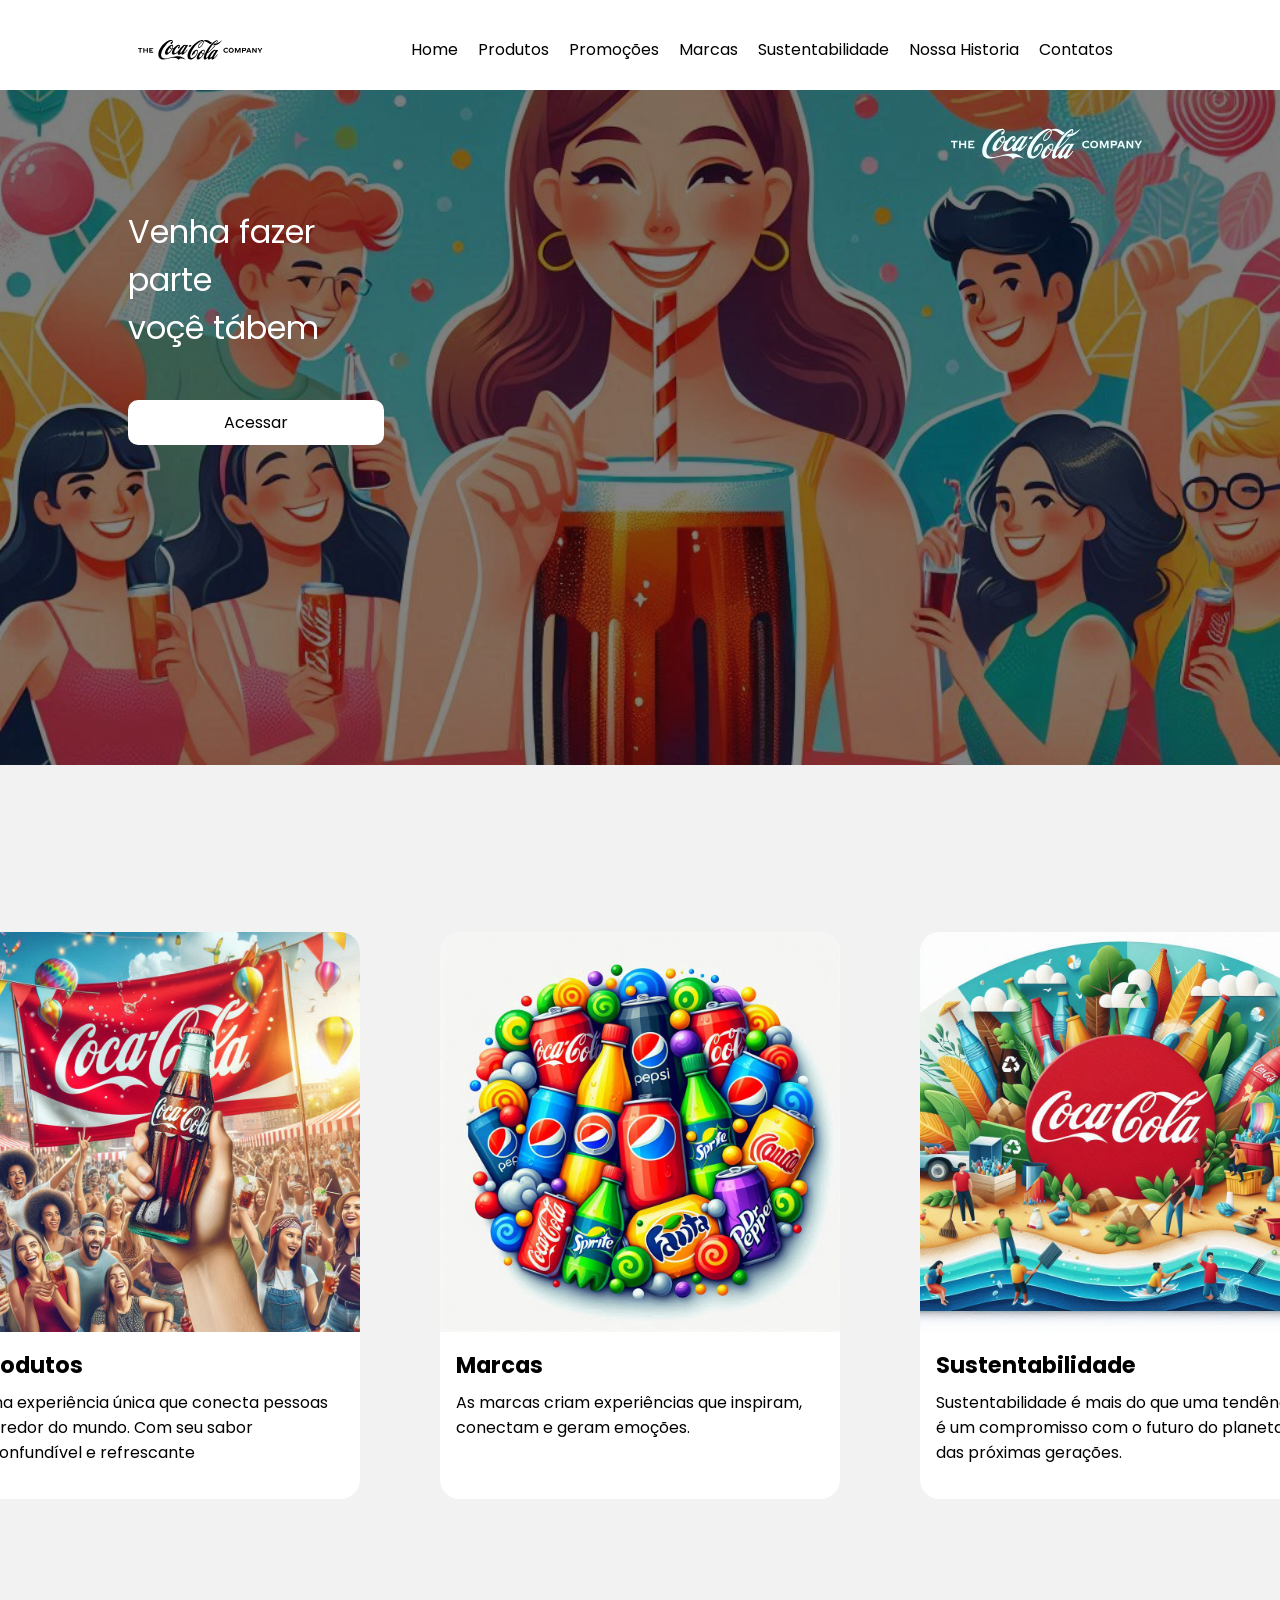
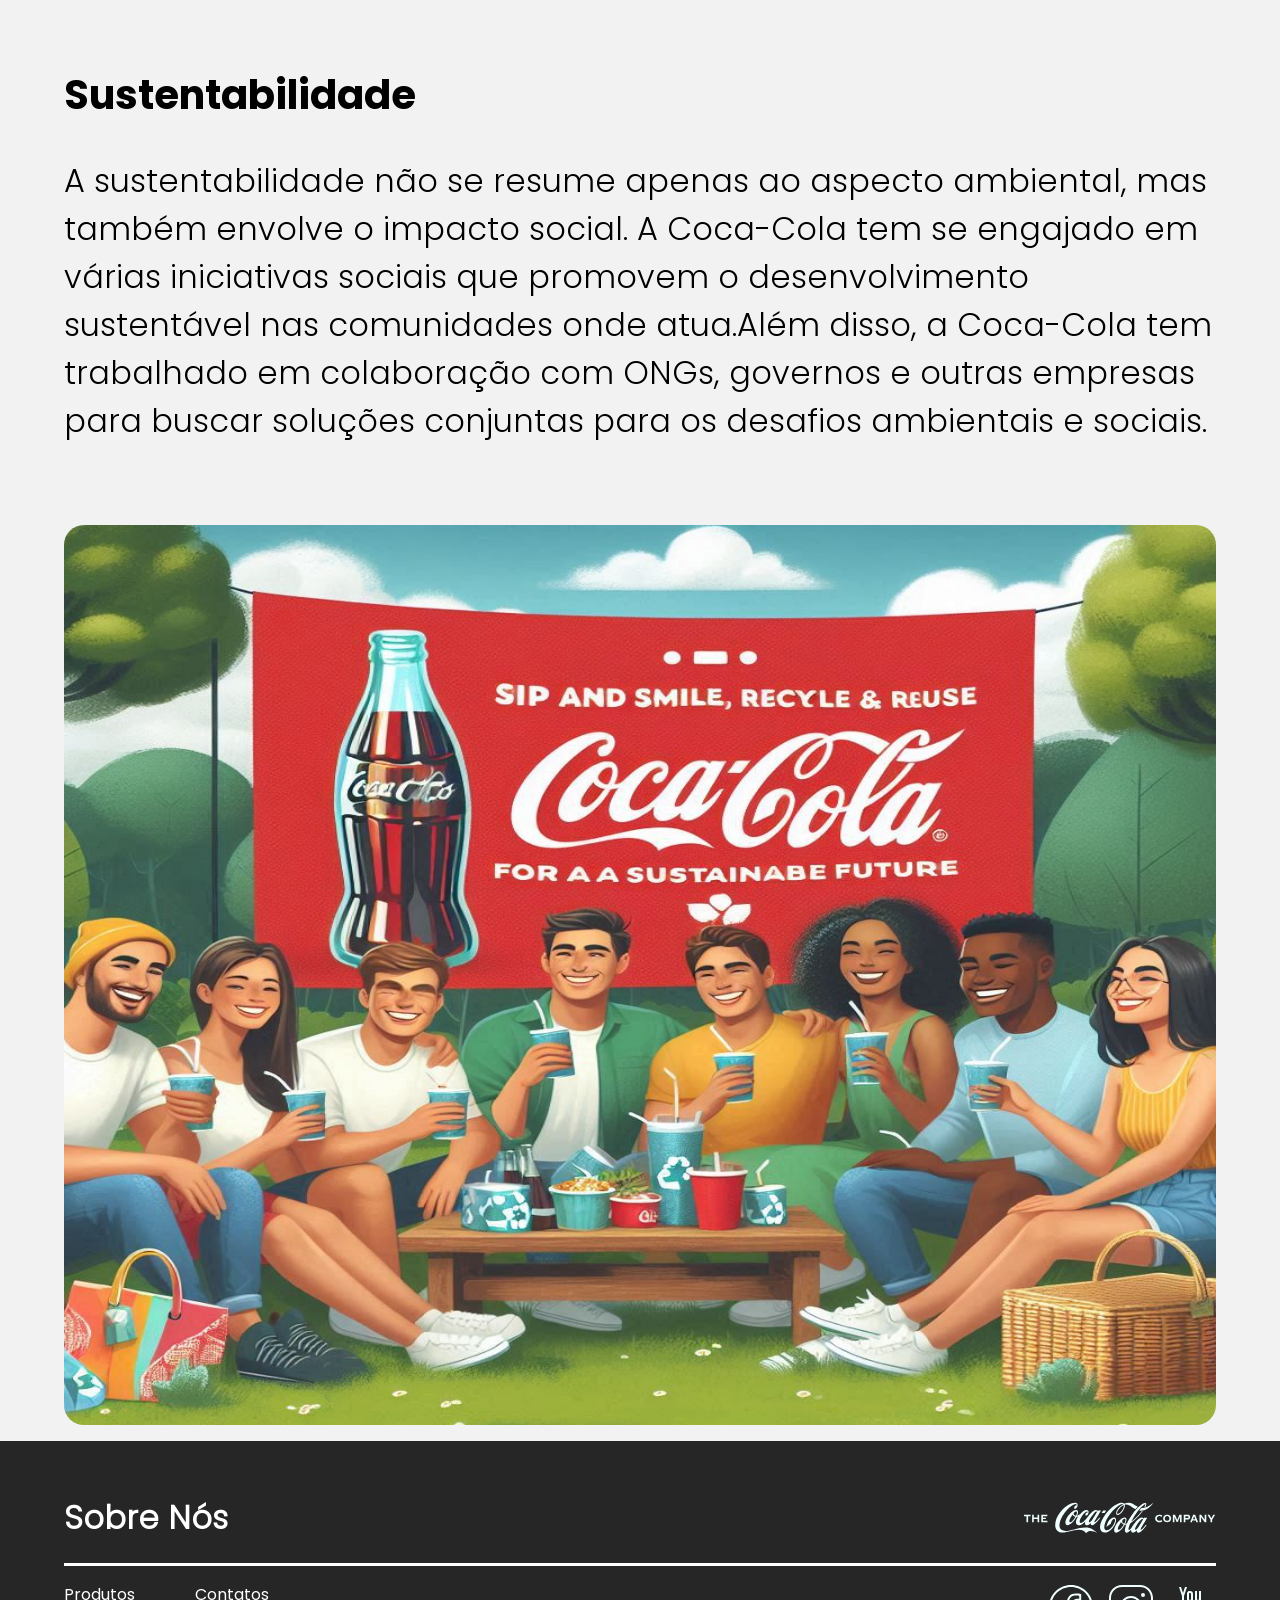
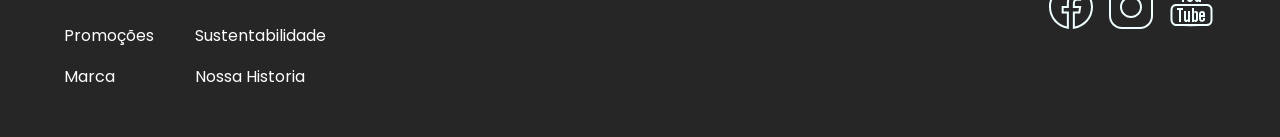
==== public/index.html @ 8f5fdd90 "feat: main" ====
<html lang="pt-br">

<head>
    <meta charset="UTF-8">
    <meta name="viewport" content="width=device-width, initial-scale=1.0">
    <link rel="shortcut icon" href="coca_icon.png" type="image/x-icon">
    <link rel="stylesheet" href="style.css">
    <title>Coca-cola</title>
</head>

<body>
    <header>
        <div class="navhead">
            <div class="navbase">
                <div class="logo">
                    <span>
                        <a href="/public/index.html"><img src="/src/images/svg/coca_logo.svg" alt="coca_logo">
                    </span>
                </div>
                <div class="navbar">
                    <nav>
                        <ul>
                            <li><a href="/public/index.html">Home</a></li>
                            <li><a href="/src/pages/produtos/produtos.html">Produtos</a></li>
                            <li><a href="/src/pages/promoções/promocoes.html">Promoções</a></li>
                            <li><a href="/src/pages/marcas/marcas.html">Marcas</a></li>
                            <li><a href="/src/pages/sustentabilidade/sustentabilidade.html">Sustentabilidade</a></li>
                            <li><a href="/src/pages/nossa historia/nossahistoria.html">Nossa Historia</a></li>
                            <li><a href="/src/pages/contatos/contatos.html">Contatos</a></li>
                        </ul>
                    </nav>
                </div>
            </div>
        </div>
    </header>
    <main>
        <div class="bgslogan">
            <div class="slogan">
                <div class="sloganlogo">
                    <span>
                        <img class="log" src="/src/images/svg/coca_logo.svg" alt="coca_logo">
                    </span>
                </div>
                <div class="acessar">
                    <p>Venha fazer parte <br> voçê tábem</p>
                    <a href="/src/pages/produtos/produtos.html"><button>Acessar</button></a>
                </div>
            </div>
        </div>

        <section>
            <div class="carrocel">
                <div class="card">
                    <img src="/src/images/jpg/coca_produtos.jpg" alt="coca_produtos">
                    <div class="cardcontent">
                        <h3><a href="/src/pages/produtos/produtos.html">Produtos</a></h3>
                        <p>
                            Uma experiência única que conecta pessoas ao redor do mundo. Com seu sabor inconfundível e
                            refrescante
                        </p>
                    </div>
                </div>

                <div class="card">
                    <img src="/src/images/jpg/coca_marcas.jpg" alt="coca_marcas">
                    <div class="cardcontent">
                        <h3><a href="/src/pages/marcas/marcas.html">Marcas</a></h3>
                        <p>
                            As marcas criam experiências que inspiram, conectam e geram emoções.
                        </p>
                    </div>
                </div>

                <div class="card">
                    <img src="/src/images/jpg/coca_sustentabilidade.jpg" alt="coca_sustentabilidade">
                    <div class="cardcontent">
                        <h3><a href="/src/pages/sustentabilidade/sustentabilidade.html">Sustentabilidade</a></h3>
                        <p>
                            Sustentabilidade é mais do que uma tendência é um compromisso com o futuro do planeta e das
                            próximas
                            gerações.
                        </p>
                    </div>
                </div>
            </div>
        </section>
        <article>
            <div class="bgartigo">
                <div class="artigocontent">
                    <h2>Sustentabilidade</h2>
                    <p>
                        A sustentabilidade não se resume apenas ao aspecto ambiental, mas também envolve o impacto
                        social. A
                        Coca-Cola tem se engajado em várias iniciativas sociais que promovem o desenvolvimento
                        sustentável nas
                        comunidades onde atua.Além disso, a Coca-Cola tem trabalhado em colaboração com ONGs, governos e
                        outras
                        empresas para buscar soluções conjuntas para os desafios ambientais e sociais.
                    </p>
                </div>
                <div class="artigofamily">
                    <img src="/src/images/jpg/coca_familia.jpg" alt="coca_familia">
                </div>
            </div>
        </article>
    </main>

    <footer>
        <div class="rodape">
            <div class="container">
                <div class="sobre">
                    <h3>
                        Sobre Nós
                    </h3>
                    <img src="/src/images/svg/coca_logo.svg" alt="coca_logo">
                </div>
                <div class="navfooter">
                    <div class="sobreitens">
                        <ul>
                            <li><a href="/src/pages/produtos/produtos.html">Produtos</a></li>
                            <li><a href="/src/pages/promoções/promocoes.html">Promoções</a></li>
                            <li><a href="/src/pages/marcas/marcas.html">Marca</a></li>
                        </ul>
                        <ul>
                            <li><a href="/src/pages/contatos/contatos.html">Contatos</a></li>
                            <li><a href="/src/pages/sustentabilidade/sustentabilidade.html">Sustentabilidade</a></li>
                            <li><a href="/src/pages/nossa historia/nossahistoria.html">Nossa Historia</a></li>
                        </ul>
                    </div>
                    <div class="social">
                        <ul>
                            <li><img src="/src/icons/icons-facebook.svg" alt="icons-facebook"></li>
                            <li><img src="/src/icons/icons-instagram.svg" alt="icons-instagram"></li>
                            <li><img src="/src/icons/icons-youtube.svg" alt="icons-youtube"></li>
                        </ul>
                    </div>
                </div>
            </div>
        </div>
    </footer>
</body>
</html>
---- public/style.css ----
/* Configuraçaõ Global*/
:root {
    --colorBlack: #000000;
    --colorLightBlack: #262626;
    --colorGray: #f2f2f2;
    --colorWhite: #ffffff;
    --colorLogoWhite:invert(100%) sepia(100%) saturate(100%) hue-rotate(100deg) brightness(100%) contrast(100%);
}

@font-face {
    font-family: Poppins;
    src: url(/src/font/Poppins/Poppins-Regular.ttf);
}

@font-face {
    font-family: PoppinsBold;
    src: url(/src/font/Poppins/Poppins-Bold.ttf);
}

@font-face {
    font-family: PoppinsMedium;
    src: url(/src/font/Poppins/Poppins-Medium.ttf);
}
@font-face {
    font-family: PoppinsLight;
    src: url(/src/font/Poppins/Poppins-Light.ttf);
}

* {
    margin: 0;
    padding: 0;
    box-sizing: border-box;
    font-family: Poppins;
    list-style: none;
    text-decoration: none;
}

body {
    background: var(--colorGray);
}

/*Navegação*/
.navhead {
    height: 10vh;
    background: var(--colorWhite);
}

.navbase {
    display: flex;
    margin: 0 auto;
    align-items: center;
    width: 80vw;
    height: 11vh;
    justify-self: end;
    gap: 5vw;
}

.navbar ul {
    display: flex;
}

.navbar li {
    padding: 10px;

}

.navbar a {
    color: var(--colorBlack);
}

.logo {
    padding: 10px;
}

/* Slogan*/
.bgslogan {
    position: relative;
    width: 100%;
    height: 75vh;
    background: linear-gradient(0deg, rgba(12, 12, 12, 0.5), rgba(0, 0, 0, 0.5)), 
    url(/src/images/jpg/coca-banner.jpg) 100% 46%;
    background-size: cover;
    background-repeat: no-repeat;
}
.slogan{
    width: 80%;
    margin: 0 auto;
}

.sloganlogo{
    display: flex;
    justify-content: end;
    padding: 1vh;
}
.log{
    filter: var(--colorLogoWhite);
    width: 15vw;
    height: 10vh;
}

.acessar  {
    margin-top: 10px;
    color: white;
    font-family: PoppingMedium;
    font-size: 2rem;
    width: 25%;
}

.acessar button{
    margin-top: 3em;
    background: var(--colorWhite);
    border-radius: 10px;
    border: none;
    width: 100%;
    font-size: 1rem;
    padding: 10px;
    cursor: pointer;
}

/* Seção */
.carrocel {
    display: flex;
    align-items: center;
    justify-content: center;
    height: 100vh;
    gap: 5rem;
}
.card {
    width: 400px;
    background-color: var(--colorWhite);
    border-radius: 20px;
}
.card:hover{
    transition: 0.5s;
    box-shadow: 0px 10px 10px rgba(38, 38, 38, 0.5);
}

.card img{
    width: 400px;
    height: 400px;
    border-radius: 20px 20px 0px 0px;
}
.cardcontent {
    margin: 1rem;
    gap: 0.5em;
    display: flex;
    flex-direction: column;
    height: 15vh;
}

.cardcontent a {
    font-family: PoppinsBold;
    color: var(--colorBlack);
    font-size: larger;
}

/* Artigo */

.bgartigo {
    width: 90%;
    margin: 0 auto;
}
.artigocontent {
    display: flex;
    flex-direction: column;
    gap: 2rem;
    margin-bottom: 5rem;
}

.artigocontent h2 {
    font-family: PoppinsBold;
    font-size: 2.5rem;
}

.artigocontent p{
    font-family: PoppinsLight;
    font-size: 2rem;
}

.artigofamily {
    width: 100%;
    height: 100vh;
    margin-bottom: 1rem;
}

.artigofamily img {
    width: 100%;
    height: 100%;
    border-radius: 20px;
}

/* Rodapé */

.rodape {
    background: var(--colorLightBlack);
}
.container {
    width: 90%;
    margin: 0 auto;
}
.sobre {
    display: flex;
    padding-top: 2rem;
    justify-content: space-between;
    border-bottom: 3px solid var(--colorWhite);
    align-items: center;
}
.sobre h3 {
    color: var(--colorWhite);
    font-family: PoppinsLight;
    font-size: 2rem;
}
.sobre img {
    filter: var(--colorLogoWhite);
    width: 15vw;
    height: 10vh;
}

.navfooter {
    display: flex;
    padding: 1rem 0 2rem 0 ;
    justify-content: space-between;
}
.social ul{
    display: flex;
    gap: 10px;
    filter: var(--colorLogoWhite);
}

.sobreitens{
    display: grid;
    grid-template-columns: 1fr 1fr;
}
.sobreitens a {
    color: var(--colorWhite);
}
.sobreitens li {
    margin-bottom: 1rem;
}
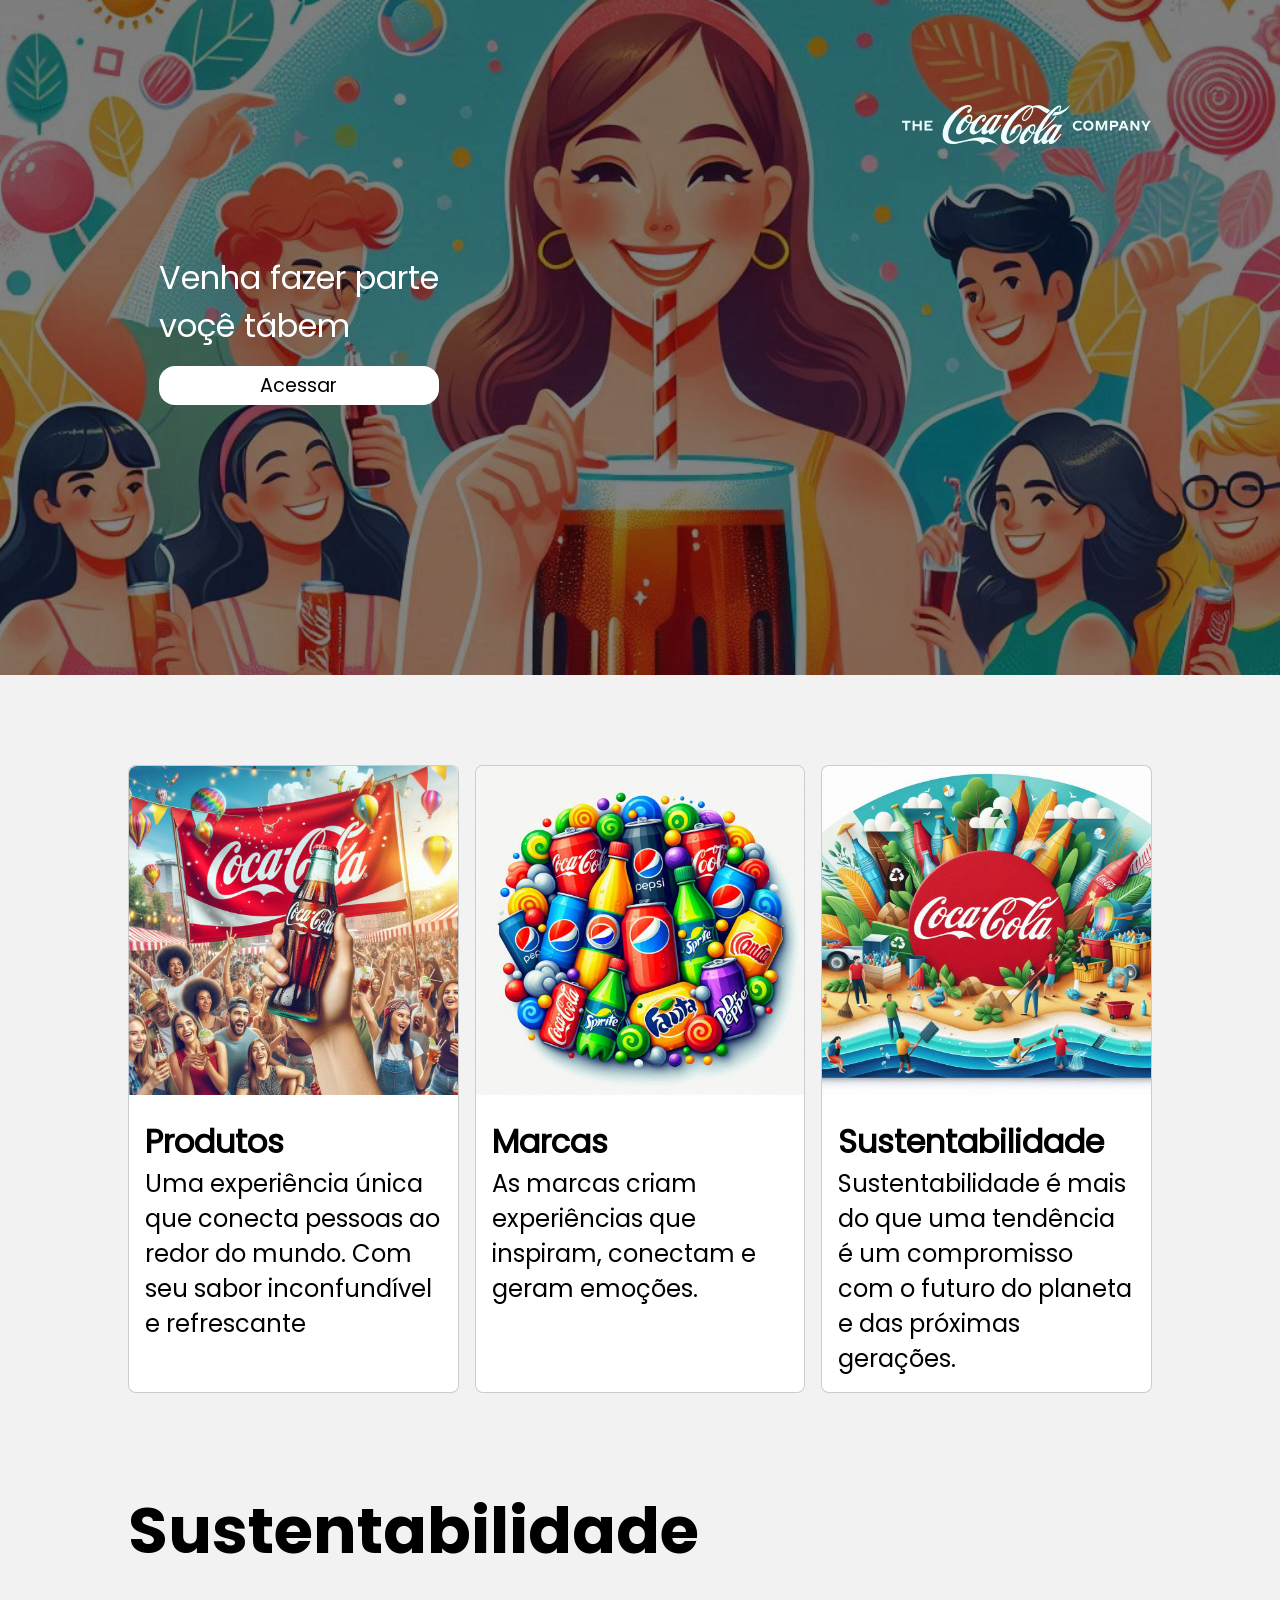
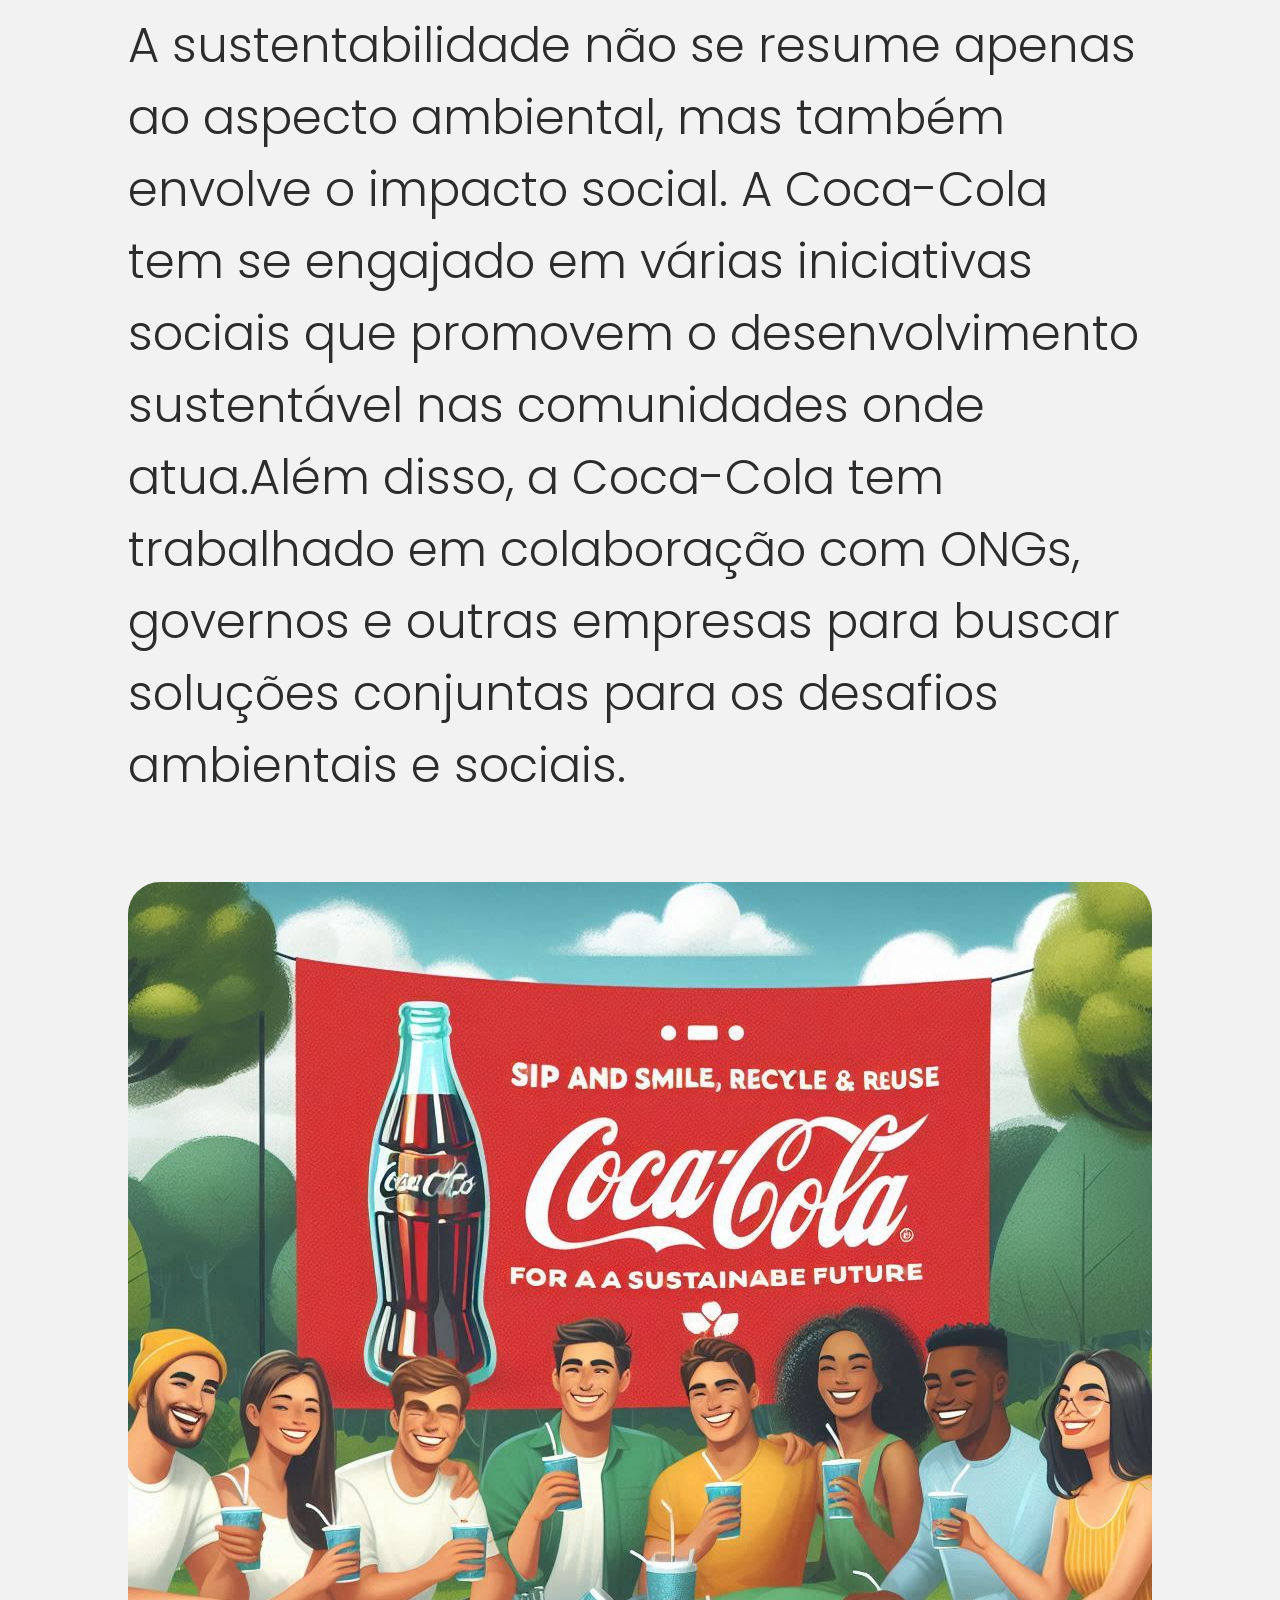
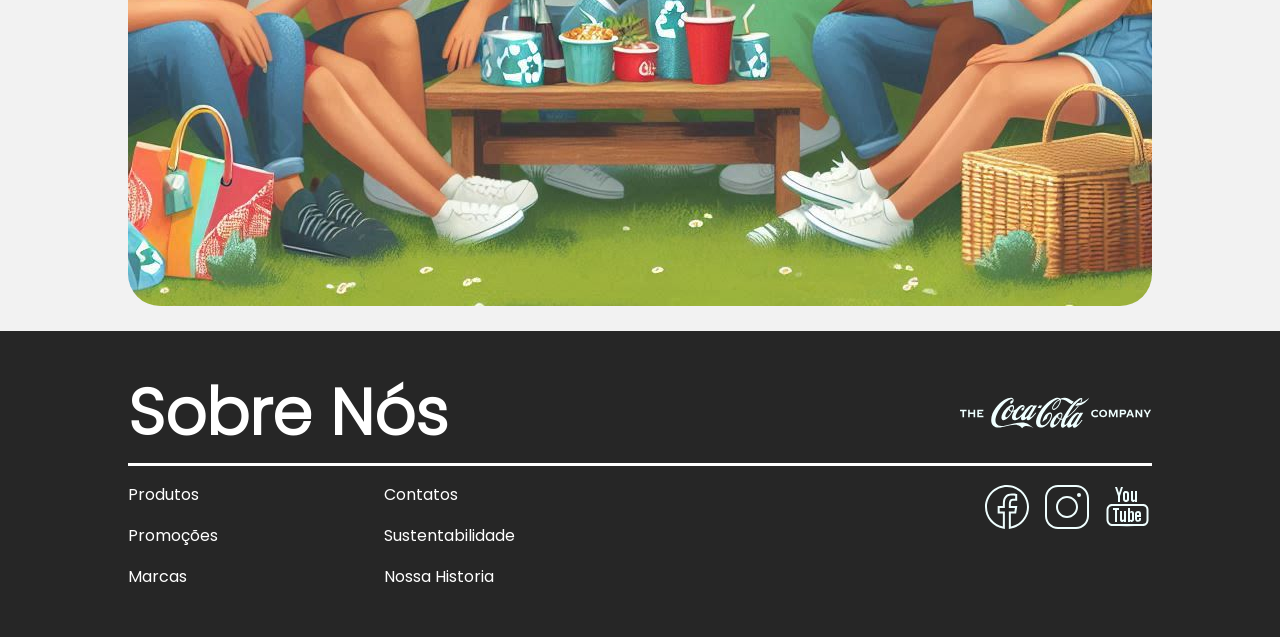
==== commit 06b37e3e: ":feat ver 0.1" ====
--- a/public/index.html
+++ b/public/index.html
@@ -1,106 +1,87 @@
-<html lang="pt-br">
-
+<!DOCTYPE html>
+<html lang="pt-BR">
 <head>
     <meta charset="UTF-8">
     <meta name="viewport" content="width=device-width, initial-scale=1.0">
-    <link rel="shortcut icon" href="coca_icon.png" type="image/x-icon">
+    <title>Modelo Coca-Cola</title>
     <link rel="stylesheet" href="style.css">
-    <title>Coca-cola</title>
 </head>
 
 <body>
-    <header>
-        <div class="navhead">
-            <div class="navbase">
-                <div class="logo">
+    <main>
+        <section class="slogan-bg">
+            <div class="container slogan">
+                <div class="slogan-content">
+                    <p class="slogan-texto">Venha fazer parte <br> voçê tábem</p>
+                    <a href="/src/pages/produtos/produtos.html" class="slogan-bnt">Acessar</a>
+                </div>
+                <div class="slogan-logo">
                     <span>
-                        <a href="/public/index.html"><img src="/src/images/svg/coca_logo.svg" alt="coca_logo">
+                        <img class="log img-fluido" src="/src/images/svg/coca_logo.svg" alt="coca_logo">
                     </span>
                 </div>
-                <div class="navbar">
-                    <nav>
-                        <ul>
-                            <li><a href="/public/index.html">Home</a></li>
-                            <li><a href="/src/pages/produtos/produtos.html">Produtos</a></li>
-                            <li><a href="/src/pages/promoções/promocoes.html">Promoções</a></li>
-                            <li><a href="/src/pages/marcas/marcas.html">Marcas</a></li>
-                            <li><a href="/src/pages/sustentabilidade/sustentabilidade.html">Sustentabilidade</a></li>
-                            <li><a href="/src/pages/nossa historia/nossahistoria.html">Nossa Historia</a></li>
-                            <li><a href="/src/pages/contatos/contatos.html">Contatos</a></li>
-                        </ul>
-                    </nav>
-                </div>
             </div>
-        </div>
-    </header>
-    <main>
-        <div class="bgslogan">
-            <div class="slogan">
-                <div class="sloganlogo">
-                    <span>
-                        <img class="log" src="/src/images/svg/coca_logo.svg" alt="coca_logo">
-                    </span>
-                </div>
-                <div class="acessar">
-                    <p>Venha fazer parte <br> voçê tábem</p>
-                    <a href="/src/pages/produtos/produtos.html"><button>Acessar</button></a>
-                </div>
-            </div>
-        </div>
+        </section>
 
-        <section>
-            <div class="carrocel">
+        <section class="container">
+            <div class=" carrocel">
                 <div class="card">
-                    <img src="/src/images/jpg/coca_produtos.jpg" alt="coca_produtos">
-                    <div class="cardcontent">
-                        <h3><a href="/src/pages/produtos/produtos.html">Produtos</a></h3>
-                        <p>
-                            Uma experiência única que conecta pessoas ao redor do mundo. Com seu sabor inconfundível e
-                            refrescante
-                        </p>
-                    </div>
+                    <a href="" class="card-link">
+                        <img class="img-fluido" src="/src/images/jpg/coca_produtos.jpg" alt="coca_produtos">
+                        <div class="card-content">
+                            <h3 class="card-titulo">Produtos</h3>
+                            <p class="card-texto">
+                                Uma experiência única que conecta pessoas ao redor do mundo. Com seu sabor inconfundível
+                                e
+                                refrescante
+                            </p>
+                        </div>
+                    </a>
                 </div>
 
                 <div class="card">
-                    <img src="/src/images/jpg/coca_marcas.jpg" alt="coca_marcas">
-                    <div class="cardcontent">
-                        <h3><a href="/src/pages/marcas/marcas.html">Marcas</a></h3>
-                        <p>
-                            As marcas criam experiências que inspiram, conectam e geram emoções.
-                        </p>
-                    </div>
+                    <a href="" class="card-link">
+                        <img class="img-fluido" src="/src/images/jpg/coca_marcas.jpg" alt="coca_marcas">
+                        <div class="card-content">
+                            <h3 class="card-titulo">Marcas</h3>
+                            <p class="card-texto">
+                                As marcas criam experiências que inspiram, conectam e geram emoções.
+                            </p>
+                        </div>
+                    </a>
                 </div>
 
                 <div class="card">
-                    <img src="/src/images/jpg/coca_sustentabilidade.jpg" alt="coca_sustentabilidade">
-                    <div class="cardcontent">
-                        <h3><a href="/src/pages/sustentabilidade/sustentabilidade.html">Sustentabilidade</a></h3>
-                        <p>
-                            Sustentabilidade é mais do que uma tendência é um compromisso com o futuro do planeta e das
-                            próximas
-                            gerações.
-                        </p>
-                    </div>
+                    <a href="" class="card-link">
+                        <img class="img-fluido" src="/src/images/jpg/coca_sustentabilidade.jpg" alt="coca_sustentabilidade">
+                        <div class="card-content">
+                            <h3 class="card-titulo">Sustentabilidade</h3>
+                            <p class="card-texto">
+                                Sustentabilidade é mais do que uma tendência é um compromisso com o futuro do planeta e
+                                das
+                                próximas gerações.
+                            </p>
+                        </div>
+                    </a>
                 </div>
             </div>
         </section>
-        <article>
-            <div class="bgartigo">
-                <div class="artigocontent">
-                    <h2>Sustentabilidade</h2>
-                    <p>
-                        A sustentabilidade não se resume apenas ao aspecto ambiental, mas também envolve o impacto
-                        social. A
-                        Coca-Cola tem se engajado em várias iniciativas sociais que promovem o desenvolvimento
-                        sustentável nas
-                        comunidades onde atua.Além disso, a Coca-Cola tem trabalhado em colaboração com ONGs, governos e
-                        outras
-                        empresas para buscar soluções conjuntas para os desafios ambientais e sociais.
-                    </p>
-                </div>
-                <div class="artigofamily">
-                    <img src="/src/images/jpg/coca_familia.jpg" alt="coca_familia">
-                </div>
+
+        <article class="container">
+            <div class="artigocontent">
+                <h2>Sustentabilidade</h2>
+                <p>
+                    A sustentabilidade não se resume apenas ao aspecto ambiental, mas também envolve o impacto
+                    social. A
+                    Coca-Cola tem se engajado em várias iniciativas sociais que promovem o desenvolvimento
+                    sustentável nas
+                    comunidades onde atua.Além disso, a Coca-Cola tem trabalhado em colaboração com ONGs, governos e
+                    outras
+                    empresas para buscar soluções conjuntas para os desafios ambientais e sociais.
+                </p>
+            </div>
+            <div class="familyimg ">
+                <img class="img-fluido imgborder" src="/src/images/jpg/coca_familia.jpg" alt="coca_familia">
             </div>
         </article>
     </main>
@@ -115,24 +96,24 @@
                     <img src="/src/images/svg/coca_logo.svg" alt="coca_logo">
                 </div>
                 <div class="navfooter">
-                    <div class="sobreitens">
+                    <div class="sobre-itens">
                         <ul>
                             <li><a href="/src/pages/produtos/produtos.html">Produtos</a></li>
                             <li><a href="/src/pages/promoções/promocoes.html">Promoções</a></li>
-                            <li><a href="/src/pages/marcas/marcas.html">Marca</a></li>
+                            <li><a href="/src/pages/marcas/marcas.html">Marcas</a></li>
                         </ul>
                         <ul>
                             <li><a href="/src/pages/contatos/contatos.html">Contatos</a></li>
                             <li><a href="/src/pages/sustentabilidade/sustentabilidade.html">Sustentabilidade</a></li>
                             <li><a href="/src/pages/nossa historia/nossahistoria.html">Nossa Historia</a></li>
                         </ul>
-                    </div>
-                    <div class="social">
-                        <ul>
-                            <li><img src="/src/icons/icons-facebook.svg" alt="icons-facebook"></li>
-                            <li><img src="/src/icons/icons-instagram.svg" alt="icons-instagram"></li>
-                            <li><img src="/src/icons/icons-youtube.svg" alt="icons-youtube"></li>
-                        </ul>
+                        <div class="social">
+                            <ul>
+                                <li><img src="/src/icons/icons-facebook.svg" alt="icons-facebook"></li>
+                                <li><img src="/src/icons/icons-instagram.svg" alt="icons-instagram"></li>
+                                <li><img src="/src/icons/icons-youtube.svg" alt="icons-youtube"></li>
+                            </ul>
+                        </div>
                     </div>
                 </div>
             </div>
--- a/public/style.css
+++ b/public/style.css
@@ -1,4 +1,3 @@
-/* Configuraçaõ Global*/
 :root {
     --colorBlack: #000000;
     --colorLightBlack: #262626;
@@ -41,64 +40,68 @@
 
 /*Navegação*/
 .navhead {
+    display: flex;
+    align-items: center;
+    justify-content: center;
     height: 10vh;
     background: var(--colorWhite);
 }
 
-.navbase {
-    display: flex;
-    margin: 0 auto;
-    align-items: center;
-    width: 80vw;
-    height: 11vh;
-    justify-self: end;
-    gap: 5vw;
-}
-
-.navbar ul {
-    display: flex;
-}
-
-.navbar li {
-    padding: 10px;
-
-}
-
-.navbar a {
-    color: var(--colorBlack);
-}
-
-.logo {
-    padding: 10px;
-}
-
 /* Slogan*/
-.bgslogan {
+
+/*Arrumar depois o background */
+.slogan-bg {
     position: relative;
     width: 100%;
     height: 75vh;
     background: linear-gradient(0deg, rgba(12, 12, 12, 0.5), rgba(0, 0, 0, 0.5)), 
-    url(/src/images/jpg/coca-banner.jpg) 100% 46%;
+    url(/src/images/jpg/coca-banner.jpg) 100% 46% fixed;
+    background-position: center;
     background-size: cover;
     background-repeat: no-repeat;
 }
-.slogan{
-    width: 80%;
-    margin: 0 auto;
-}
-
-.sloganlogo{
-    display: flex;
-    justify-content: end;
-    padding: 1vh;
-}
+
+.slogan {
+    display: grid;
+    height: 75vh;
+    grid-template-columns: 1fr 2fr;
+}
+.slogan-logo{
+    justify-self: end;
+    padding: 0vh;
+}
+.slogan-content {
+    justify-self: center;
+    align-self: center;
+}
+.slogan-texto {
+    font-size: 2rem;
+    color: white;
+}
+.slogan-bnt {
+    display: inline-block;
+    margin: 1rem 0 1rem 0;
+    font-size: 1.2rem;
+    color: black;
+    background: white;
+    text-align: center;
+    width: 100%;
+    padding: 0.3rem;
+    border-radius: 1rem;
+}
+
+
 .log{
     filter: var(--colorLogoWhite);
     width: 15vw;
     height: 10vh;
+    min-width: 250px;
+    min-height: 250px;
 }
 
 .acessar  {
+    display: flex;
+    flex-direction: column;
     margin-top: 10px;
     color: white;
     font-family: PoppingMedium;
@@ -106,6 +109,13 @@
     width: 25%;
 }
 
+.acessar p{
+    font-size: 1rem;
+}
+
+.acessar a {
+    min-width: 250px;
+}
 .acessar button{
     margin-top: 3em;
     background: var(--colorWhite);
@@ -113,90 +123,115 @@
     border: none;
     width: 100%;
     font-size: 1rem;
-    padding: 10px;
+    padding: 0.7rem;
     cursor: pointer;
 }
 
-/* Seção */
+.acessar button:hover {
+    box-shadow: 0px 10px 10px rgba(38, 38, 38, 0.5);
+    transition: 0.5s ;
+}
+
+/* Carrocel*/
+.container{
+    margin: 0 auto;
+    width: 80%;
+}
+
 .carrocel {
-    display: flex;
-    align-items: center;
-    justify-content: center;
-    height: 100vh;
-    gap: 5rem;
-}
+    margin: 10vh 0 10vh 0 ;
+    display: grid;
+    grid-template-columns: 1fr 1fr 1fr;
+    gap: 1rem;
+}
+
+.img-fluido {
+    max-width: 100%;
+    max-height: 100%;
+}
+
 .card {
-    width: 400px;
-    background-color: var(--colorWhite);
-    border-radius: 20px;
-}
+    position: relative;
+    display: flex;
+    flex-direction: column;
+    background: var(--colorWhite);
+    min-width: 0;
+ 
+    word-wrap: break-word;
+    background-clip: border-box;
+    border: 1px solid rgba(0, 0, 0, 0.2);
+    border-radius: 0.5rem;
+}
+
+
 .card:hover{
     transition: 0.5s;
     box-shadow: 0px 10px 10px rgba(38, 38, 38, 0.5);
 }
 
-.card img{
-    width: 400px;
-    height: 400px;
-    border-radius: 20px 20px 0px 0px;
-}
-.cardcontent {
+.card img {
+    border-radius: 0.5rem 0.5rem 0  0;
+}
+
+.card-content {
+    flex: 1 1 auto;
     margin: 1rem;
-    gap: 0.5em;
+    gap: 1rem;
+}
+.card-titulo {
+    font: PoppinsBold;
+    font-size: 2rem;
+}
+.card-texto {
+    font: PoppinsLight;
+    font-size: 1.5rem;
+}
+.card-link{
+    color: var(--colorBlack);
+}
+
+/*Artigo */
+.artigocontent {
     display: flex;
     flex-direction: column;
-    height: 15vh;
-}
-
-.cardcontent a {
-    font-family: PoppinsBold;
-    color: var(--colorBlack);
-    font-size: larger;
-}
-
-/* Artigo */
-
-.bgartigo {
-    width: 90%;
-    margin: 0 auto;
-}
-.artigocontent {
-    display: flex;
-    flex-direction: column;
+    word-wrap: break-word;
+    background-clip: border-box;
+    min-width: 0;
     gap: 2rem;
     margin-bottom: 5rem;
 }
 
 .artigocontent h2 {
     font-family: PoppinsBold;
-    font-size: 2.5rem;
+    font-size: clamp(1rem, 0.9072rem + 4.9485vw, 4rem);
 }
 
 .artigocontent p{
     font-family: PoppinsLight;
-    font-size: 2rem;
-}
-
-.artigofamily {
-    width: 100%;
-    height: 100vh;
-    margin-bottom: 1rem;
-}
-
-.artigofamily img {
-    width: 100%;
-    height: 100%;
-    border-radius: 20px;
-}
-
-/* Rodapé */
-
+    font-size: clamp(0.7rem, 0.9381rem + 3.299vw, 3rem);
+    color: #000000d1;
+}
+
+.familyimg {
+    display: inline-block;
+    width: 100%;
+
+    border-radius: 2rem;
+    margin-bottom: 2vh;
+}
+
+.familyimg img {
+    width: 100%;
+    margin: 0 auto;
+}
+
+.imgborder {
+    border-radius: 2rem;
+}
+
+/*Rodapé */
 .rodape {
     background: var(--colorLightBlack);
-}
-.container {
-    width: 90%;
-    margin: 0 auto;
 }
 .sobre {
     display: flex;
@@ -208,12 +243,14 @@
 .sobre h3 {
     color: var(--colorWhite);
     font-family: PoppinsLight;
-    font-size: 2rem;
+    font-size: clamp(0.2rem, 0.0825rem + 6.268vw, 4rem);
 }
 .sobre img {
     filter: var(--colorLogoWhite);
     width: 15vw;
     height: 10vh;
+    min-height: 100px;
+    min-width: 100px;
 }
 
 .navfooter {
@@ -225,15 +262,57 @@
     display: flex;
     gap: 10px;
     filter: var(--colorLogoWhite);
-}
-
-.sobreitens{
+    justify-content: end;
+}
+
+.sobre-itens{
     display: grid;
-    grid-template-columns: 1fr 1fr;
-}
-.sobreitens a {
+    width: 100%;
+    grid-template-columns: 1fr 1fr 2fr;
+}
+.sobre-itens a {
     color: var(--colorWhite);
 }
-.sobreitens li {
+.sobre-itens li {
     margin-bottom: 1rem;
+}
+
+
+@media only screen and (max-width:1000px){
+    .sloganlogo {
+        justify-content: center;
+    }
+    .log{
+        height: 200px;
+        width: 250px;
+    }
+    .acessar{
+        align-items: center;
+        width: 100%;
+    }
+    .carrocel {
+        grid-template-columns: 1fr;
+        justify-items: center;
+        
+    }
+    .card {
+        max-width: 400px;
+        
+    }
+}
+
+@media only screen and (max-width: 700px){
+    .sobre-itens {
+        grid-template-columns: 1fr;
+        justify-items: start;
+    }
+    .slogan {
+        grid-template-columns: 1fr;
+        align-content: center;
+    }
+    .slogan-logo{
+        justify-self: center;
+    }
+    
+
 }
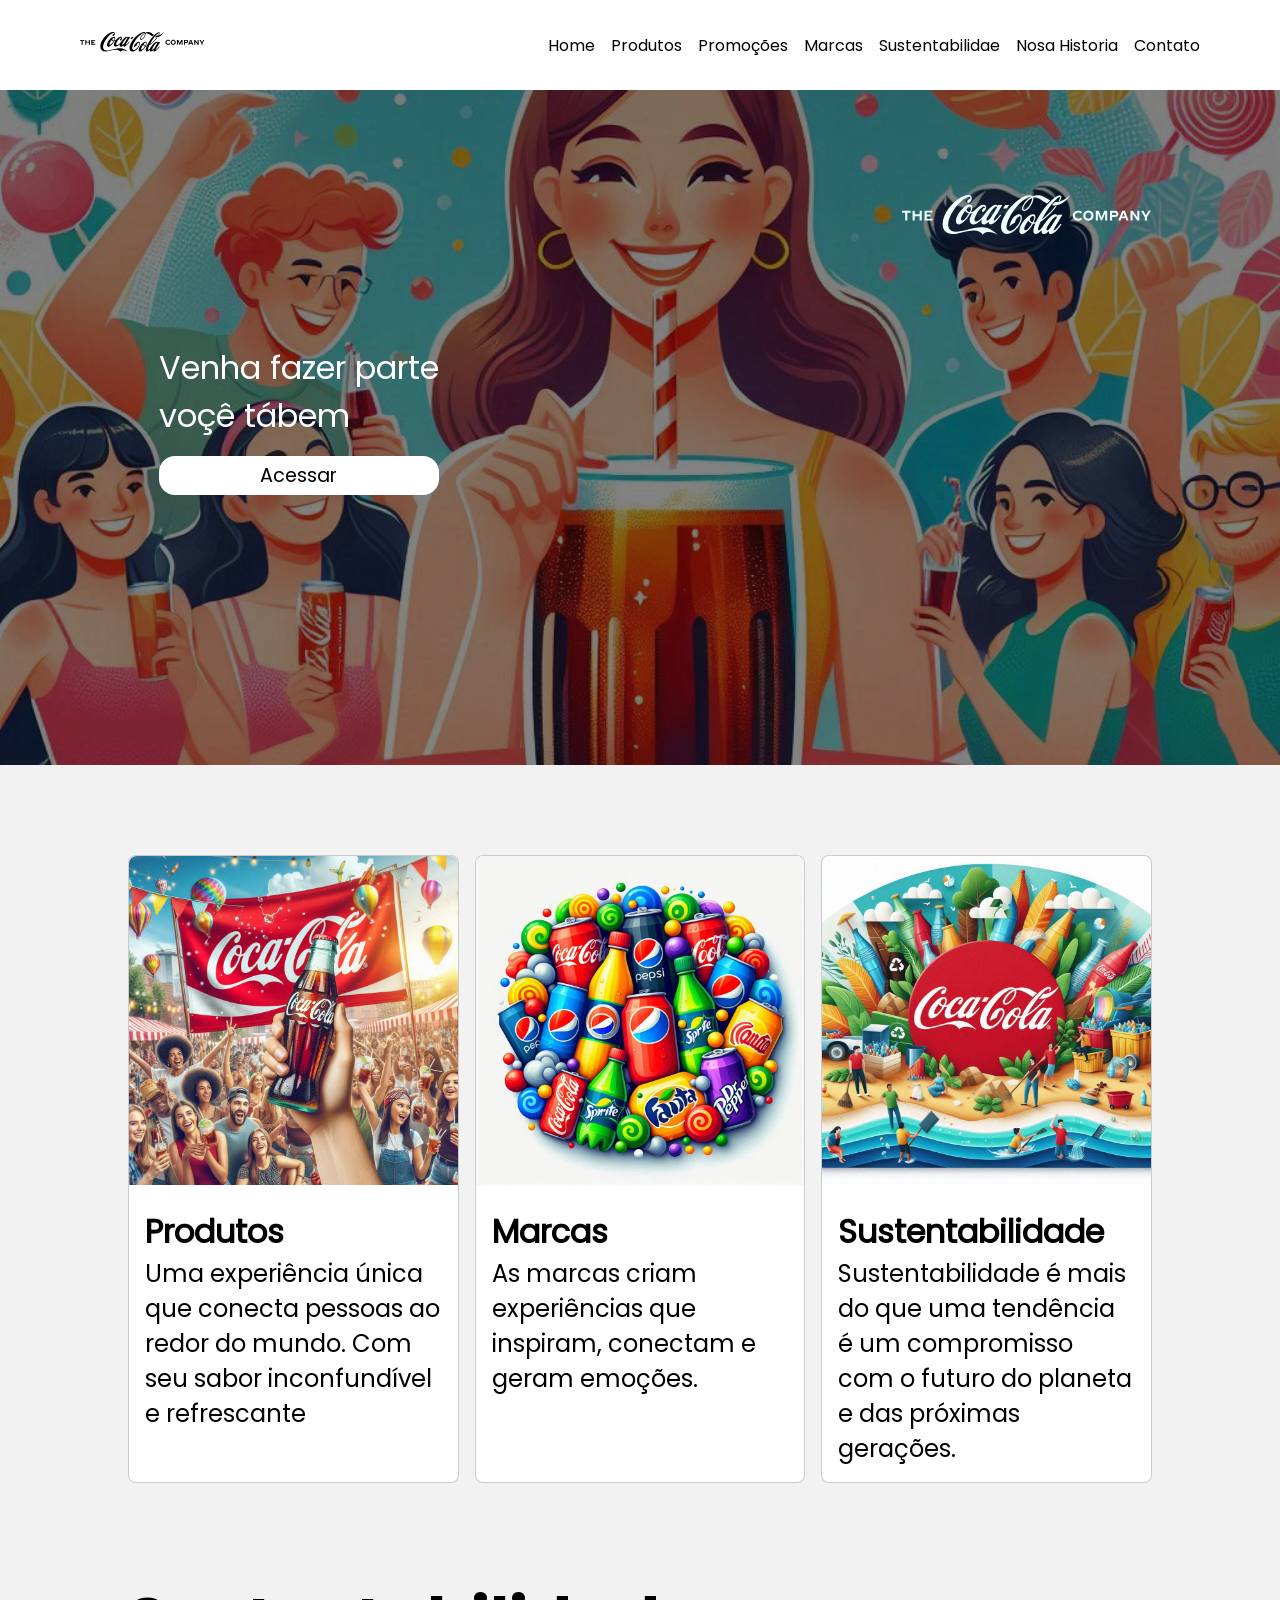
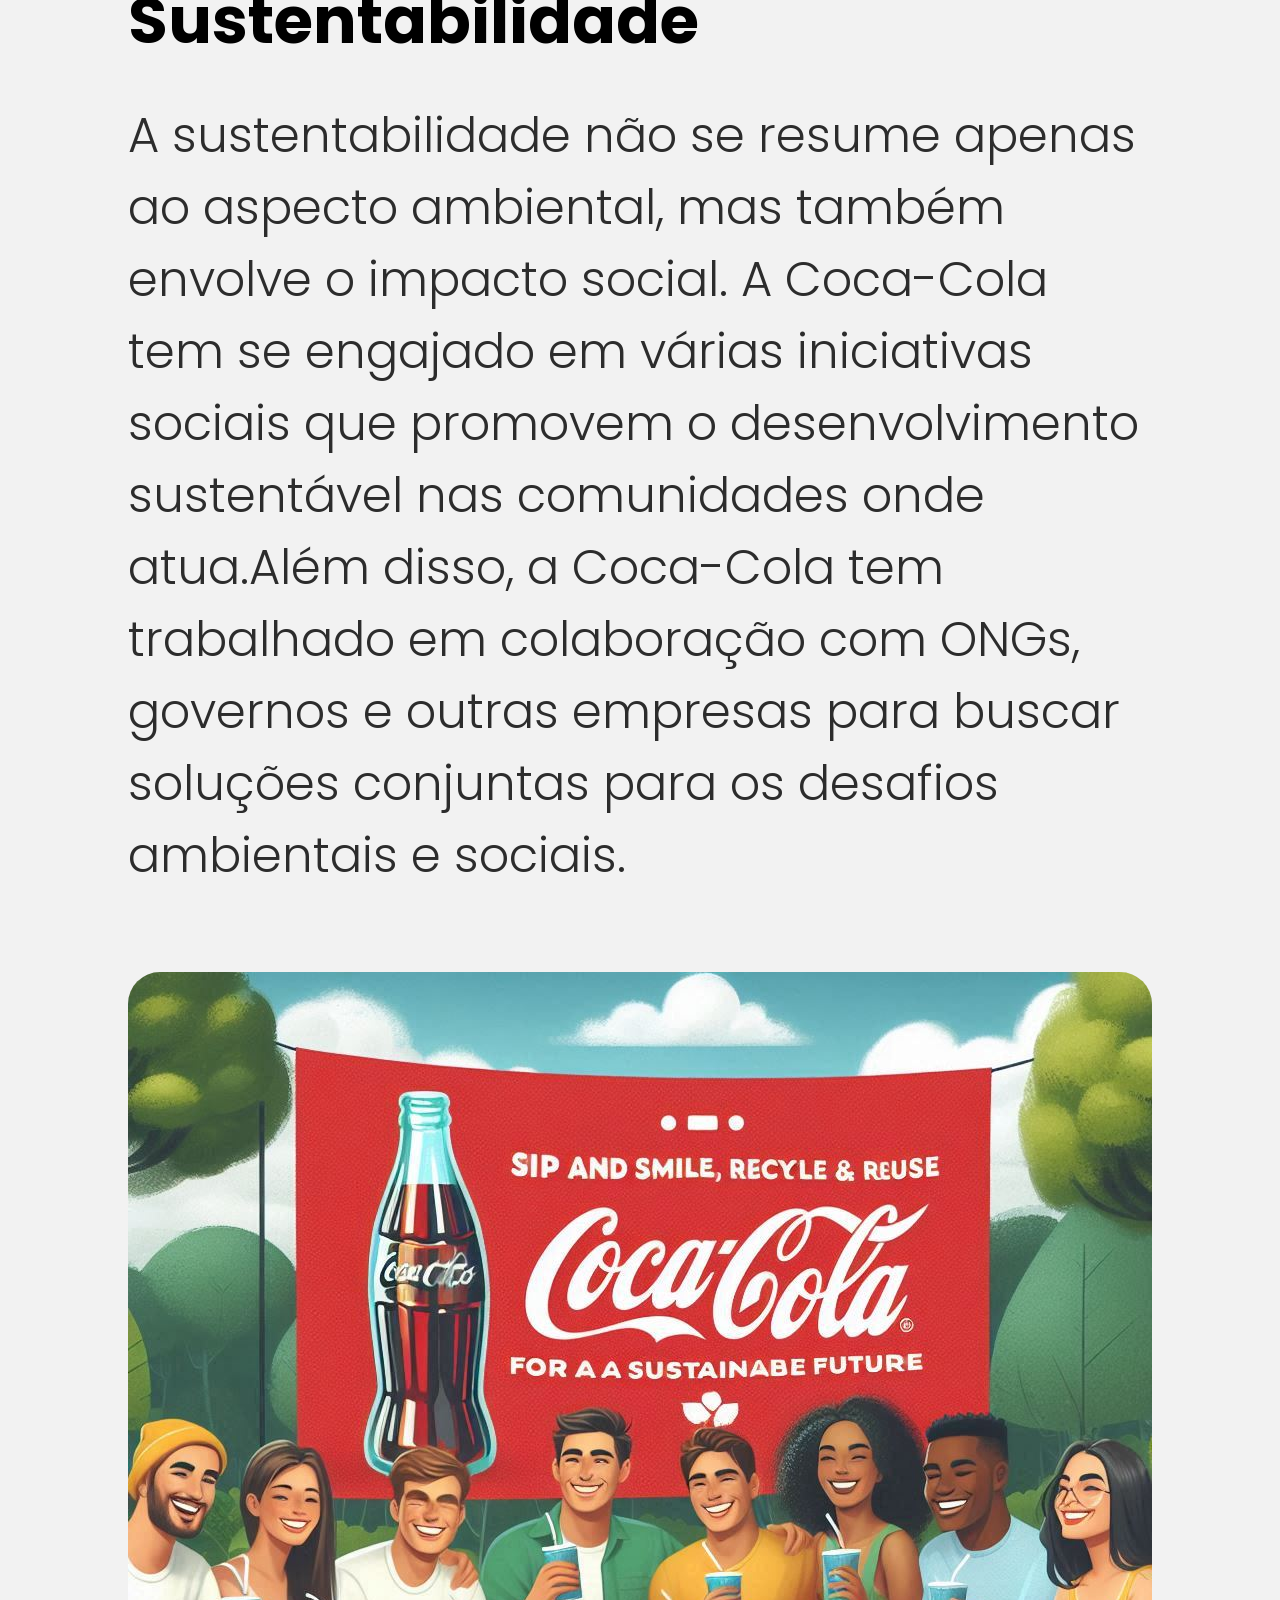
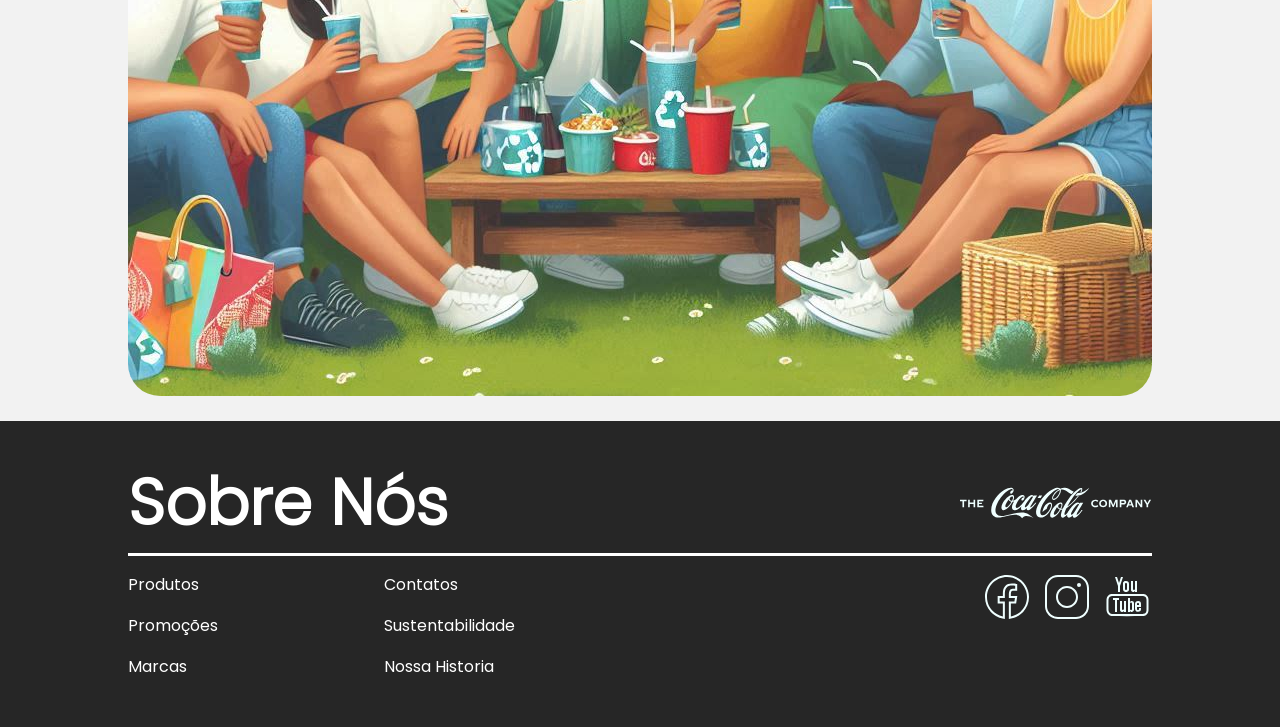
==== commit 349ffe05: "versão 1.0" ====
--- a/public/index.html
+++ b/public/index.html
@@ -8,16 +8,50 @@
 </head>
 
 <body>
+    <header class="nav-head">
+        <a href="/public/index.html">
+            <img class="nav-logo" src="/src/images/svg/coca_logo.svg" alt="">
+        </a>
+        <button class="menu">
+            <img id="menu-icon" src="/src/images/svg/menu.svg" >
+        </button>
+        <nav class="nav-bar">
+            <ul class="nav-menu">
+                <li>
+                    <a href="/public/index.html" class="nav-link">Home</a>
+                </li>
+                <li>
+                    <a href="/src/pages/produtos/produtos.html" class="nav-link">Produtos</a>
+                </li>
+                <li>
+                    <a href="/src/pages/promoções/promocoes.html" class="nav-link">Promoções</a>
+                </li>
+                <li>
+                    <a href="/src/pages/marcas/marcas.html" class="nav-link">Marcas</a>
+                </li>
+                <li>
+                    <a href="/src/pages/sustentabilidade/sustentabilidade.html" class="nav-link">Sustentabilidae</a>
+                </li>
+                <li>
+                    <a href="/src/pages/nossa historia/nossahistoria.html" class="nav-link">Nosa Historia</a>
+                </li>
+                <li>
+                    <a href="/src/pages/contatos/contatos.html" class="nav-link">Contato</a>
+                </li>
+            </ul>
+        </nav>
+    </header>
+
     <main>
         <section class="slogan-bg">
             <div class="container slogan">
                 <div class="slogan-content">
                     <p class="slogan-texto">Venha fazer parte <br> voçê tábem</p>
-                    <a href="/src/pages/produtos/produtos.html" class="slogan-bnt">Acessar</a>
+                    <a href="/src/pages/contatos/contatos.html" class="slogan-bnt">Acessar</a>
                 </div>
                 <div class="slogan-logo">
                     <span>
-                        <img class="log img-fluido" src="/src/images/svg/coca_logo.svg" alt="coca_logo">
+                        <img class="slogan-icon img-fluido" src="/src/images/svg/coca_logo.svg" alt="coca_logo">
                     </span>
                 </div>
             </div>
@@ -26,7 +60,7 @@
         <section class="container">
             <div class=" carrocel">
                 <div class="card">
-                    <a href="" class="card-link">
+                    <a href="/src/pages/produtos/produtos.html" class="card-link">
                         <img class="img-fluido" src="/src/images/jpg/coca_produtos.jpg" alt="coca_produtos">
                         <div class="card-content">
                             <h3 class="card-titulo">Produtos</h3>
@@ -40,7 +74,7 @@
                 </div>
 
                 <div class="card">
-                    <a href="" class="card-link">
+                    <a href="/src/pages/marcas/marcas.html" class="card-link">
                         <img class="img-fluido" src="/src/images/jpg/coca_marcas.jpg" alt="coca_marcas">
                         <div class="card-content">
                             <h3 class="card-titulo">Marcas</h3>
@@ -52,7 +86,7 @@
                 </div>
 
                 <div class="card">
-                    <a href="" class="card-link">
+                    <a href="/src/pages/sustentabilidade/sustentabilidade.html" class="card-link">
                         <img class="img-fluido" src="/src/images/jpg/coca_sustentabilidade.jpg" alt="coca_sustentabilidade">
                         <div class="card-content">
                             <h3 class="card-titulo">Sustentabilidade</h3>
@@ -68,9 +102,9 @@
         </section>
 
         <article class="container">
-            <div class="artigocontent">
-                <h2>Sustentabilidade</h2>
-                <p>
+            <div class="artigo-conteudo">
+                <h2 class="artigo-titulo">Sustentabilidade</h2>
+                <p class="artigo-texto">
                     A sustentabilidade não se resume apenas ao aspecto ambiental, mas também envolve o impacto
                     social. A
                     Coca-Cola tem se engajado em várias iniciativas sociais que promovem o desenvolvimento
@@ -80,8 +114,8 @@
                     empresas para buscar soluções conjuntas para os desafios ambientais e sociais.
                 </p>
             </div>
-            <div class="familyimg ">
-                <img class="img-fluido imgborder" src="/src/images/jpg/coca_familia.jpg" alt="coca_familia">
+            <div class="familia-img ">
+                <img class="img-fluido img-border" src="/src/images/jpg/coca_familia.jpg" alt="coca_familia">
             </div>
         </article>
     </main>
@@ -95,7 +129,7 @@
                     </h3>
                     <img src="/src/images/svg/coca_logo.svg" alt="coca_logo">
                 </div>
-                <div class="navfooter">
+                <div class="nav-rodape">
                     <div class="sobre-itens">
                         <ul>
                             <li><a href="/src/pages/produtos/produtos.html">Produtos</a></li>
@@ -119,5 +153,6 @@
             </div>
         </div>
     </footer>
+    <script src="/src/js/menu.js"></script>
 </body>
 </html>
--- a/public/style.css
+++ b/public/style.css
@@ -1,9 +1,10 @@
+/*Configura Global */
 :root {
     --colorBlack: #000000;
     --colorLightBlack: #262626;
     --colorGray: #f2f2f2;
     --colorWhite: #ffffff;
-    --colorLogoWhite:invert(100%) sepia(100%) saturate(100%) hue-rotate(100deg) brightness(100%) contrast(100%);
+    --colorLogoWhite: invert(100%) sepia(100%) saturate(100%) hue-rotate(100deg) brightness(100%) contrast(100%);
 }
 
 @font-face {
@@ -20,6 +21,7 @@
     font-family: PoppinsMedium;
     src: url(/src/font/Poppins/Poppins-Medium.ttf);
 }
+
 @font-face {
     font-family: PoppinsLight;
     src: url(/src/font/Poppins/Poppins-Light.ttf);
@@ -38,24 +40,63 @@
     background: var(--colorGray);
 }
 
+.container {
+    margin: 0 auto;
+    width: 80%;
+}
+
+.img-fluido {
+    max-width: 100%;
+    max-height: 100%;
+}
+
 /*Navegação*/
-.navhead {
+.menu {
+    display: none;
+    background: var(--colorWhite);
+    border: none;
+}
+
+#menu-icon {
+    filter: invert(100%) sepia(100%) saturate(100%) hue-rotate(100deg) brightness(100%) contrast(100%);
+
+    width: 5vw;
+    height: 5vh;
+    min-width: 50px;
+    min-height: 50px;
+}
+
+.nav-head {
     display: flex;
     align-items: center;
-    justify-content: center;
+    justify-content: space-between;
+    width: 100%;
     height: 10vh;
     background: var(--colorWhite);
-}
-
-/* Slogan*/
-
-/*Arrumar depois o background */
+    padding: 0 5rem;
+}
+
+.nav-bar.ativar {
+    height: 100%;
+    z-index: 2;
+}
+
+.nav-menu {
+    display: flex;
+    gap: 1rem;
+}
+
+.nav-link {
+    color: black;
+}
+
+/* SLOGAN */
 .slogan-bg {
     position: relative;
     width: 100%;
     height: 75vh;
-    background: linear-gradient(0deg, rgba(12, 12, 12, 0.5), rgba(0, 0, 0, 0.5)), 
-    url(/src/images/jpg/coca-banner.jpg) 100% 46% fixed;
+    background: linear-gradient(0deg, rgba(12, 12, 12, 0.5), rgba(0, 0, 0, 0.5)),
+        url(/src/images/jpg/coca-banner.jpg) 100% 46% fixed;
     background-position: center;
     background-size: cover;
     background-repeat: no-repeat;
@@ -66,18 +107,22 @@
     height: 75vh;
     grid-template-columns: 1fr 2fr;
 }
-.slogan-logo{
+
+.slogan-logo {
     justify-self: end;
     padding: 0vh;
 }
+
 .slogan-content {
     justify-self: center;
     align-self: center;
 }
+
 .slogan-texto {
     font-size: 2rem;
     color: white;
 }
+
 .slogan-bnt {
     display: inline-block;
     margin: 1rem 0 1rem 0;
@@ -90,8 +135,7 @@
     border-radius: 1rem;
 }
 
-
-.log{
+.slogan-icon {
     filter: var(--colorLogoWhite);
     width: 15vw;
     height: 10vh;
@@ -99,78 +143,34 @@
     min-height: 250px;
 }
 
-.acessar  {
-    display: flex;
-    flex-direction: column;
-    margin-top: 10px;
-    color: white;
-    font-family: PoppingMedium;
-    font-size: 2rem;
-    width: 25%;
-}
-
-.acessar p{
-    font-size: 1rem;
-}
-
-.acessar a {
-    min-width: 250px;
-}
-.acessar button{
-    margin-top: 3em;
-    background: var(--colorWhite);
-    border-radius: 10px;
-    border: none;
-    width: 100%;
-    font-size: 1rem;
-    padding: 0.7rem;
-    cursor: pointer;
-}
-
-.acessar button:hover {
-    box-shadow: 0px 10px 10px rgba(38, 38, 38, 0.5);
-    transition: 0.5s ;
-}
-
 /* Carrocel*/
-.container{
-    margin: 0 auto;
-    width: 80%;
-}
-
 .carrocel {
-    margin: 10vh 0 10vh 0 ;
+    margin: 10vh 0 10vh 0;
     display: grid;
     grid-template-columns: 1fr 1fr 1fr;
     gap: 1rem;
 }
 
-.img-fluido {
-    max-width: 100%;
-    max-height: 100%;
-}
-
 .card {
     position: relative;
     display: flex;
     flex-direction: column;
     background: var(--colorWhite);
     min-width: 0;
- 
+
     word-wrap: break-word;
     background-clip: border-box;
     border: 1px solid rgba(0, 0, 0, 0.2);
     border-radius: 0.5rem;
 }
 
-
-.card:hover{
+.card:hover {
     transition: 0.5s;
     box-shadow: 0px 10px 10px rgba(38, 38, 38, 0.5);
 }
 
 .card img {
-    border-radius: 0.5rem 0.5rem 0  0;
+    border-radius: 0.5rem 0.5rem 0 0;
 }
 
 .card-content {
@@ -178,20 +178,23 @@
     margin: 1rem;
     gap: 1rem;
 }
+
 .card-titulo {
     font: PoppinsBold;
     font-size: 2rem;
 }
+
 .card-texto {
     font: PoppinsLight;
     font-size: 1.5rem;
 }
-.card-link{
+
+.card-link {
     color: var(--colorBlack);
 }
 
 /*Artigo */
-.artigocontent {
+.artigo-conteudo {
     display: flex;
     flex-direction: column;
     word-wrap: break-word;
@@ -201,18 +204,18 @@
     margin-bottom: 5rem;
 }
 
-.artigocontent h2 {
+.artigo-titulo {
     font-family: PoppinsBold;
     font-size: clamp(1rem, 0.9072rem + 4.9485vw, 4rem);
 }
 
-.artigocontent p{
+.artigo-texto {
     font-family: PoppinsLight;
     font-size: clamp(0.7rem, 0.9381rem + 3.299vw, 3rem);
     color: #000000d1;
 }
 
-.familyimg {
+.familia-img {
     display: inline-block;
     width: 100%;
 
@@ -220,12 +223,12 @@
     margin-bottom: 2vh;
 }
 
-.familyimg img {
+.familia-img img {
     width: 100%;
     margin: 0 auto;
 }
 
-.imgborder {
+.img-border {
     border-radius: 2rem;
 }
 
@@ -233,6 +236,7 @@
 .rodape {
     background: var(--colorLightBlack);
 }
+
 .sobre {
     display: flex;
     padding-top: 2rem;
@@ -240,11 +244,13 @@
     border-bottom: 3px solid var(--colorWhite);
     align-items: center;
 }
+
 .sobre h3 {
     color: var(--colorWhite);
     font-family: PoppinsLight;
     font-size: clamp(0.2rem, 0.0825rem + 6.268vw, 4rem);
 }
+
 .sobre img {
     filter: var(--colorLogoWhite);
     width: 15vw;
@@ -253,66 +259,110 @@
     min-width: 100px;
 }
 
-.navfooter {
-    display: flex;
-    padding: 1rem 0 2rem 0 ;
+.nav-rodape {
+    display: flex;
+    padding: 1rem 0 2rem 0;
     justify-content: space-between;
 }
-.social ul{
+
+.social ul {
     display: flex;
     gap: 10px;
     filter: var(--colorLogoWhite);
     justify-content: end;
 }
 
-.sobre-itens{
+.sobre-itens {
     display: grid;
     width: 100%;
     grid-template-columns: 1fr 1fr 2fr;
 }
+
 .sobre-itens a {
     color: var(--colorWhite);
 }
+
 .sobre-itens li {
     margin-bottom: 1rem;
 }
 
 
-@media only screen and (max-width:1000px){
+@media only screen and (max-width:1000px) {
+    .nav-head {
+        padding: 0 3rem;
+    }
+
+    .menu {
+        display: block;
+        cursor: pointer;
+    }
+
+    .nav-menu {
+        font-size: 2rem;
+    }
+
+    .nav-bar {
+        position: absolute;
+        top: 10vh;
+        left: 0;
+        right: 0;
+        width: 100%;
+        height: 0;
+        background: var(--colorWhite);
+        transition: 0.2s;
+        overflow: hidden;
+    }
+
+    .nav-bar.ativar ul {
+        opacity: 1;
+        height: 100%;
+    }
+
+    .nav-bar.ativar li {
+        height: 100%;
+        align-content: center;
+    }
+
+    .nav-menu {
+        flex-direction: column;
+        align-items: center;
+        transition: 0.5s;
+        opacity: 0;
+    }
+
     .sloganlogo {
         justify-content: center;
     }
-    .log{
-        height: 200px;
-        width: 250px;
-    }
-    .acessar{
+
+    .acessar {
         align-items: center;
         width: 100%;
     }
+
     .carrocel {
         grid-template-columns: 1fr;
         justify-items: center;
-        
-    }
+
+    }
+
     .card {
         max-width: 400px;
-        
-    }
-}
-
-@media only screen and (max-width: 700px){
+
+    }
+}
+
+@media only screen and (max-width: 700px) {
     .sobre-itens {
         grid-template-columns: 1fr;
         justify-items: start;
     }
+
     .slogan {
         grid-template-columns: 1fr;
         align-content: center;
     }
-    .slogan-logo{
+
+    .slogan-logo {
         justify-self: center;
     }
-    
-
 }
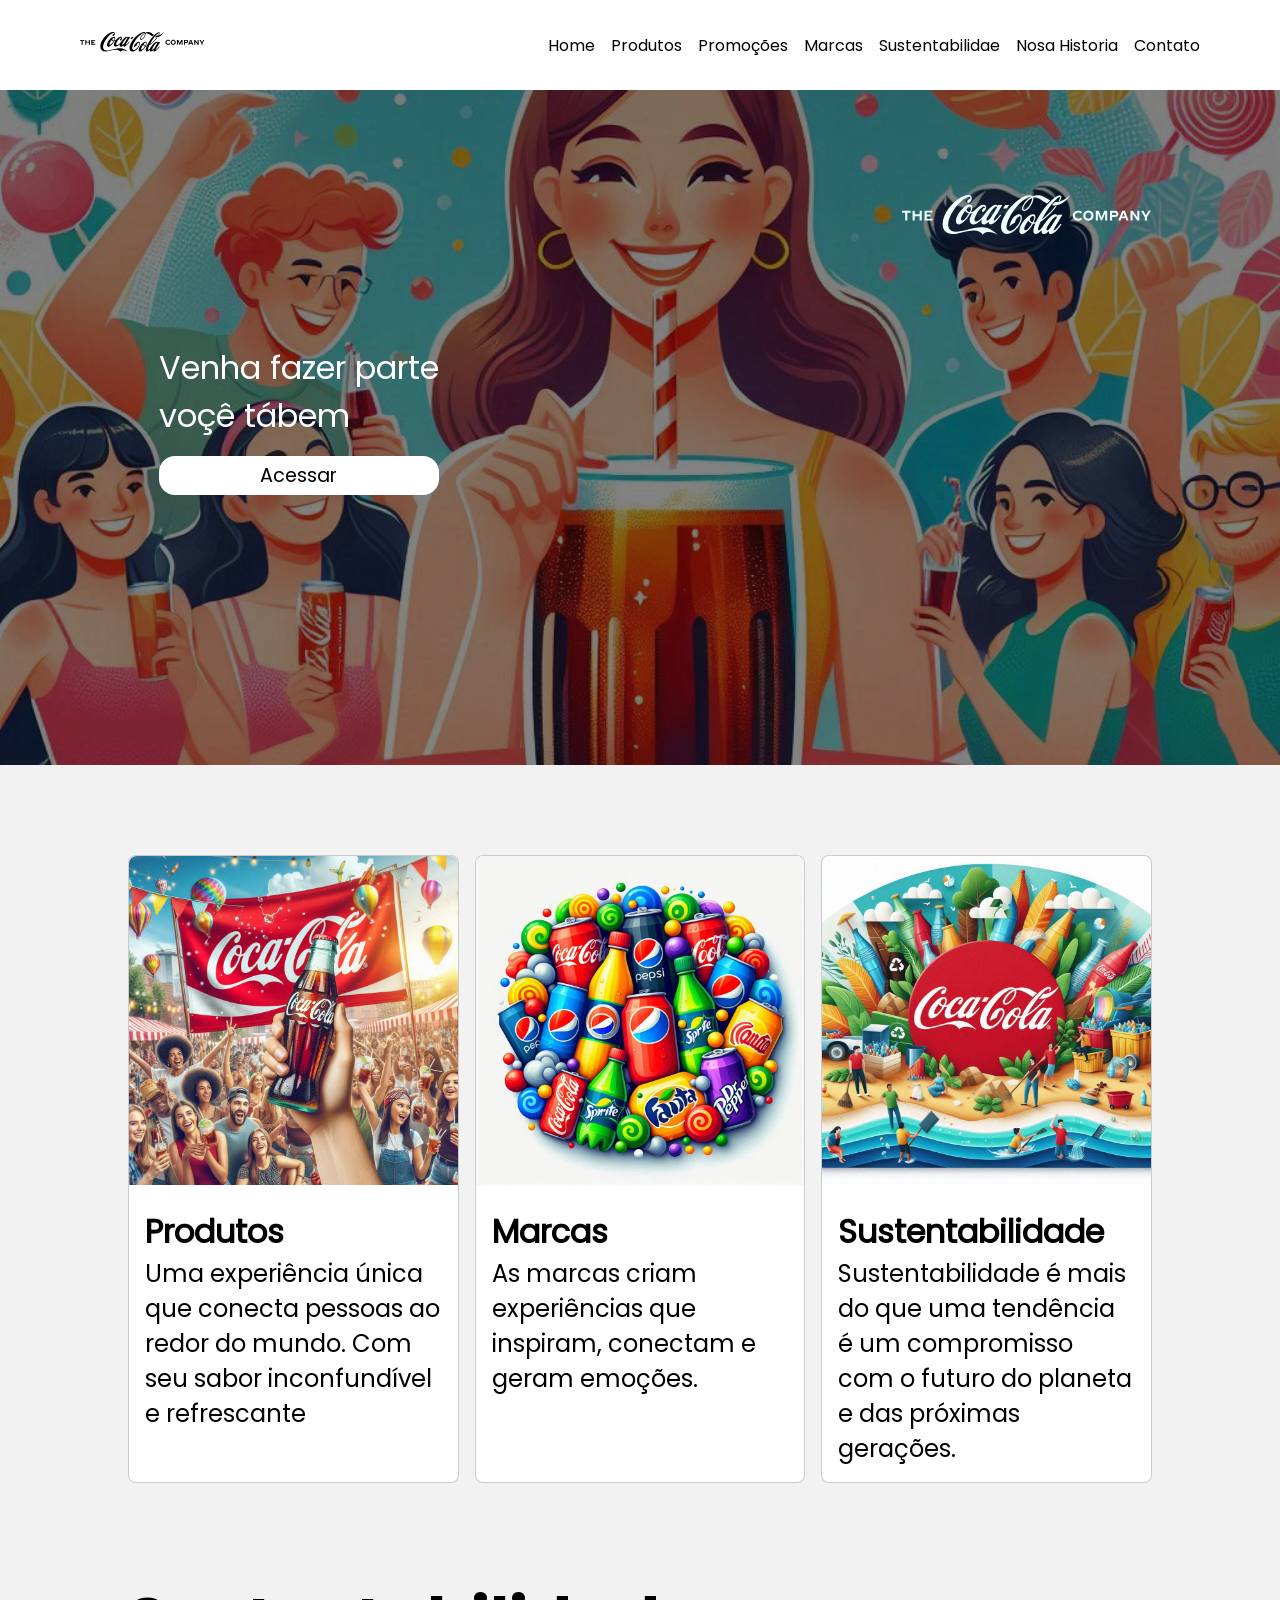
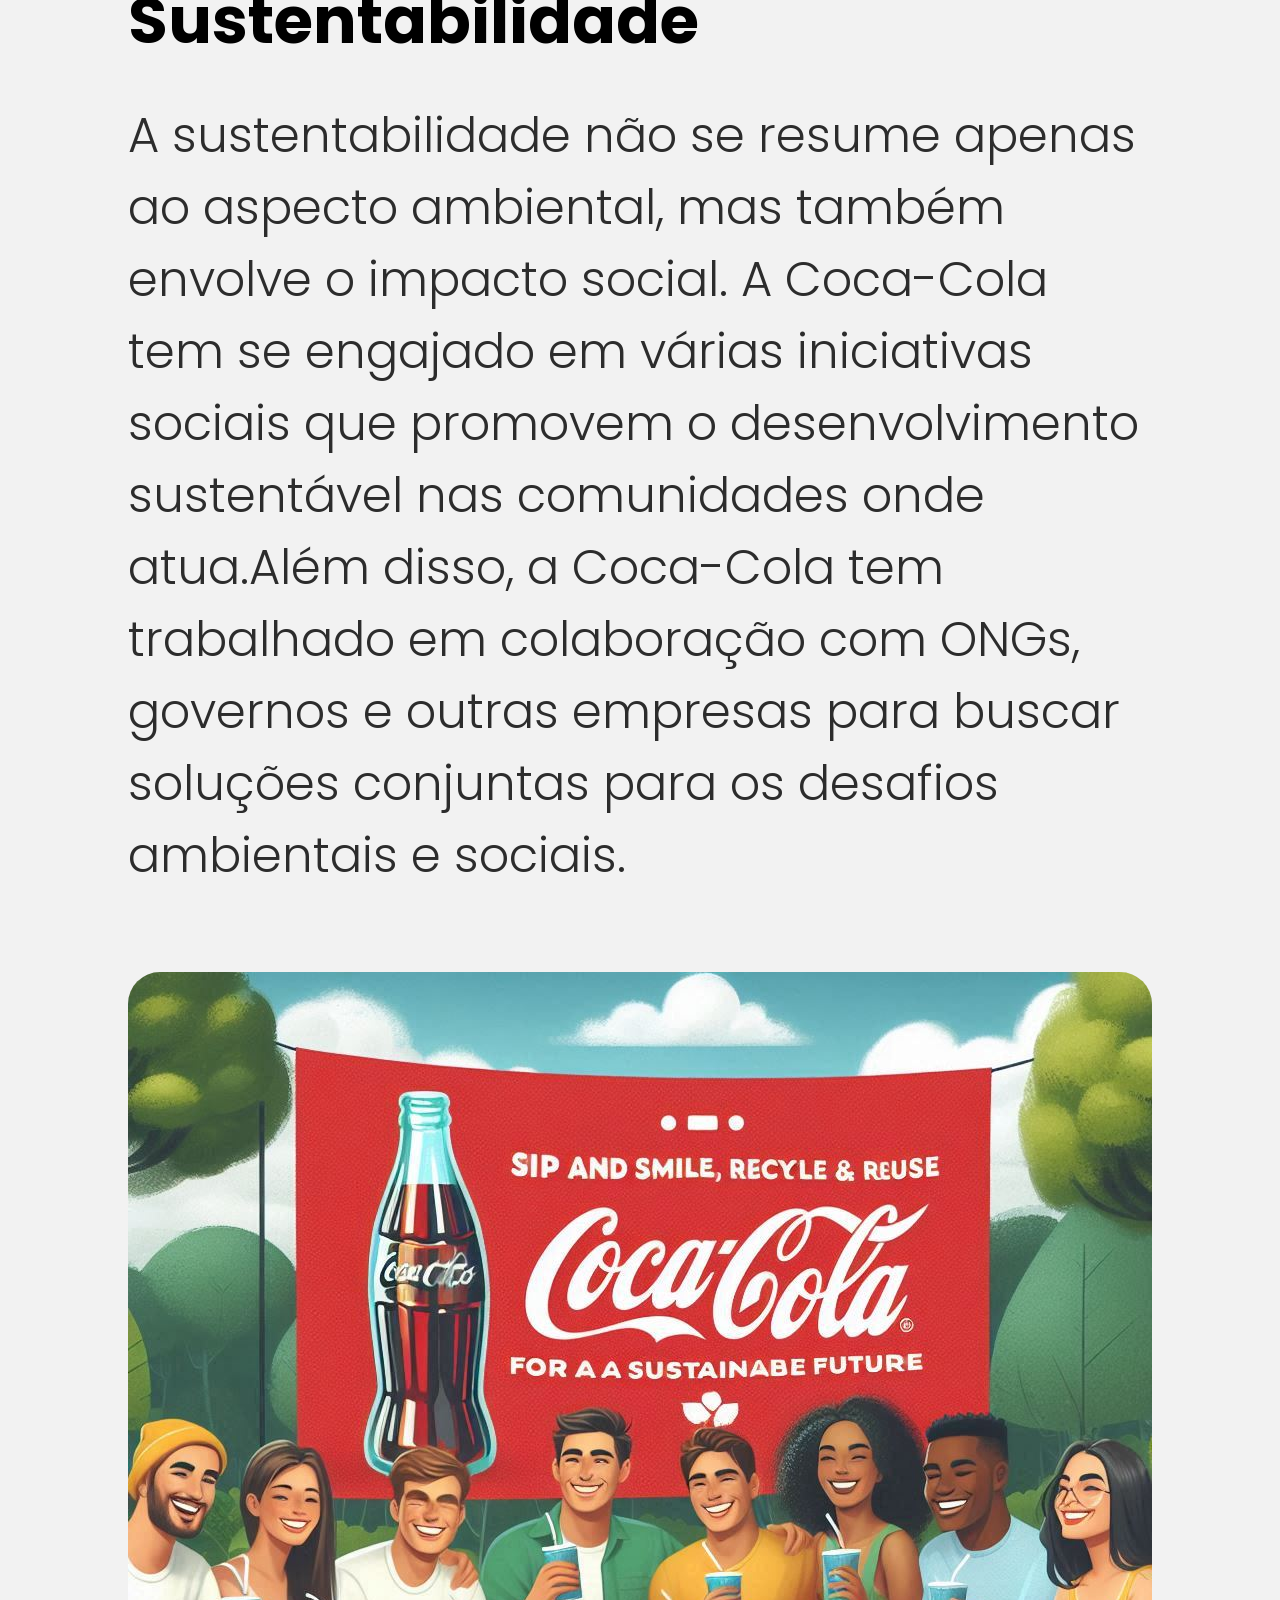
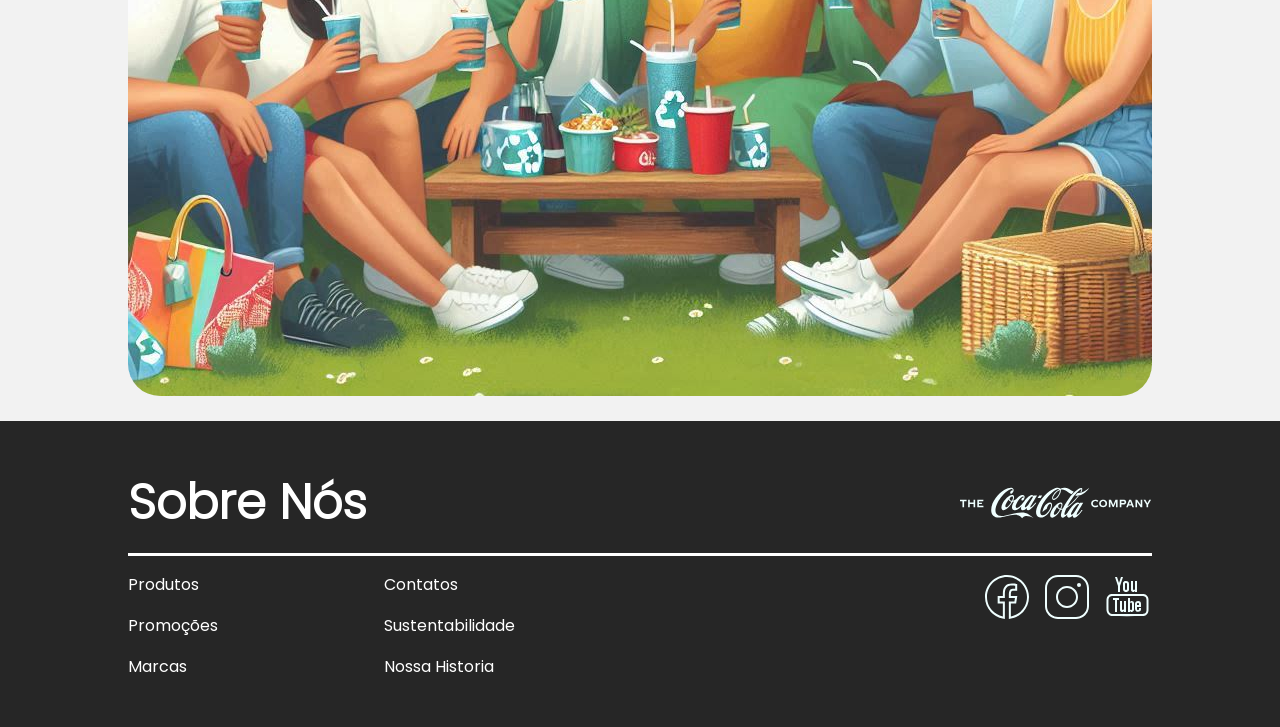
==== commit c811feb1: "version 1.1" ====
--- a/public/index.html
+++ b/public/index.html
@@ -1,9 +1,11 @@
 <!DOCTYPE html>
 <html lang="pt-BR">
+
 <head>
     <meta charset="UTF-8">
     <meta name="viewport" content="width=device-width, initial-scale=1.0">
     <title>Modelo Coca-Cola</title>
+    <link rel="shortcut icon" href="favicon.ico" type="image/x-icon">
     <link rel="stylesheet" href="style.css">
 </head>
 
@@ -13,7 +15,7 @@
             <img class="nav-logo" src="/src/images/svg/coca_logo.svg" alt="">
         </a>
         <button class="menu">
-            <img id="menu-icon" src="/src/images/svg/menu.svg" >
+            <img id="menu-icon" src="/src/images/svg/menu.svg">
         </button>
         <nav class="nav-bar">
             <ul class="nav-menu">
@@ -45,9 +47,9 @@
     <main>
         <section class="slogan-bg">
             <div class="container slogan">
-                <div class="slogan-content">
+                <div class="slogan-conteudo">
                     <p class="slogan-texto">Venha fazer parte <br> voçê tábem</p>
-                    <a href="/src/pages/contatos/contatos.html" class="slogan-bnt">Acessar</a>
+                    <a href="/src/pages/contatos/contatos.html" class="slogan-btn">Acessar</a>
                 </div>
                 <div class="slogan-logo">
                     <span>
@@ -62,7 +64,7 @@
                 <div class="card">
                     <a href="/src/pages/produtos/produtos.html" class="card-link">
                         <img class="img-fluido" src="/src/images/jpg/coca_produtos.jpg" alt="coca_produtos">
-                        <div class="card-content">
+                        <div class="card-conteudo">
                             <h3 class="card-titulo">Produtos</h3>
                             <p class="card-texto">
                                 Uma experiência única que conecta pessoas ao redor do mundo. Com seu sabor inconfundível
@@ -76,7 +78,7 @@
                 <div class="card">
                     <a href="/src/pages/marcas/marcas.html" class="card-link">
                         <img class="img-fluido" src="/src/images/jpg/coca_marcas.jpg" alt="coca_marcas">
-                        <div class="card-content">
+                        <div class="card-conteudo">
                             <h3 class="card-titulo">Marcas</h3>
                             <p class="card-texto">
                                 As marcas criam experiências que inspiram, conectam e geram emoções.
@@ -87,8 +89,9 @@
 
                 <div class="card">
                     <a href="/src/pages/sustentabilidade/sustentabilidade.html" class="card-link">
-                        <img class="img-fluido" src="/src/images/jpg/coca_sustentabilidade.jpg" alt="coca_sustentabilidade">
-                        <div class="card-content">
+                        <img class="img-fluido" src="/src/images/jpg/coca_sustentabilidade.jpg"
+                            alt="coca_sustentabilidade">
+                        <div class="card-conteudo">
                             <h3 class="card-titulo">Sustentabilidade</h3>
                             <p class="card-texto">
                                 Sustentabilidade é mais do que uma tendência é um compromisso com o futuro do planeta e
@@ -120,34 +123,32 @@
         </article>
     </main>
 
-    <footer>
-        <div class="rodape">
-            <div class="container">
-                <div class="sobre">
-                    <h3>
-                        Sobre Nós
-                    </h3>
-                    <img src="/src/images/svg/coca_logo.svg" alt="coca_logo">
-                </div>
-                <div class="nav-rodape">
-                    <div class="sobre-itens">
+    <footer class="rodape">
+        <div class="container">
+            <div class="sobre">
+                <h3>
+                    Sobre Nós
+                </h3>
+                <img src="/src/images/svg/coca_logo.svg" alt="coca_logo">
+            </div>
+            <div class="nav-rodape">
+                <div class="sobre-itens">
+                    <ul>
+                        <li><a href="/src/pages/produtos/produtos.html">Produtos</a></li>
+                        <li><a href="/src/pages/promoções/promocoes.html">Promoções</a></li>
+                        <li><a href="/src/pages/marcas/marcas.html">Marcas</a></li>
+                    </ul>
+                    <ul>
+                        <li><a href="/src/pages/contatos/contatos.html">Contatos</a></li>
+                        <li><a href="/src/pages/sustentabilidade/sustentabilidade.html">Sustentabilidade</a></li>
+                        <li><a href="/src/pages/nossa historia/nossahistoria.html">Nossa Historia</a></li>
+                    </ul>
+                    <div class="social">
                         <ul>
-                            <li><a href="/src/pages/produtos/produtos.html">Produtos</a></li>
-                            <li><a href="/src/pages/promoções/promocoes.html">Promoções</a></li>
-                            <li><a href="/src/pages/marcas/marcas.html">Marcas</a></li>
+                            <li><img src="/src/icons/icons-facebook.svg" alt="icons-facebook"></li>
+                            <li><img src="/src/icons/icons-instagram.svg" alt="icons-instagram"></li>
+                            <li><img src="/src/icons/icons-youtube.svg" alt="icons-youtube"></li>
                         </ul>
-                        <ul>
-                            <li><a href="/src/pages/contatos/contatos.html">Contatos</a></li>
-                            <li><a href="/src/pages/sustentabilidade/sustentabilidade.html">Sustentabilidade</a></li>
-                            <li><a href="/src/pages/nossa historia/nossahistoria.html">Nossa Historia</a></li>
-                        </ul>
-                        <div class="social">
-                            <ul>
-                                <li><img src="/src/icons/icons-facebook.svg" alt="icons-facebook"></li>
-                                <li><img src="/src/icons/icons-instagram.svg" alt="icons-instagram"></li>
-                                <li><img src="/src/icons/icons-youtube.svg" alt="icons-youtube"></li>
-                            </ul>
-                        </div>
                     </div>
                 </div>
             </div>
@@ -155,4 +156,5 @@
     </footer>
     <script src="/src/js/menu.js"></script>
 </body>
+
 </html>
--- a/public/style.css
+++ b/public/style.css
@@ -113,7 +113,7 @@
     padding: 0vh;
 }
 
-.slogan-content {
+.slogan-conteudo {
     justify-self: center;
     align-self: center;
 }
@@ -123,7 +123,7 @@
     color: white;
 }
 
-.slogan-bnt {
+.slogan-btn {
     display: inline-block;
     margin: 1rem 0 1rem 0;
     font-size: 1.2rem;
@@ -173,7 +173,7 @@
     border-radius: 0.5rem 0.5rem 0 0;
 }
 
-.card-content {
+.card-conteudo {
     flex: 1 1 auto;
     margin: 1rem;
     gap: 1rem;
@@ -248,7 +248,7 @@
 .sobre h3 {
     color: var(--colorWhite);
     font-family: PoppinsLight;
-    font-size: clamp(0.2rem, 0.0825rem + 6.268vw, 4rem);
+    font-size: clamp(0.5rem, 0.1rem + 4vw, 3rem);
 }
 
 .sobre img {
@@ -317,7 +317,7 @@
         opacity: 1;
         height: 100%;
     }
-
+    
     .nav-bar.ativar li {
         height: 100%;
         align-content: center;
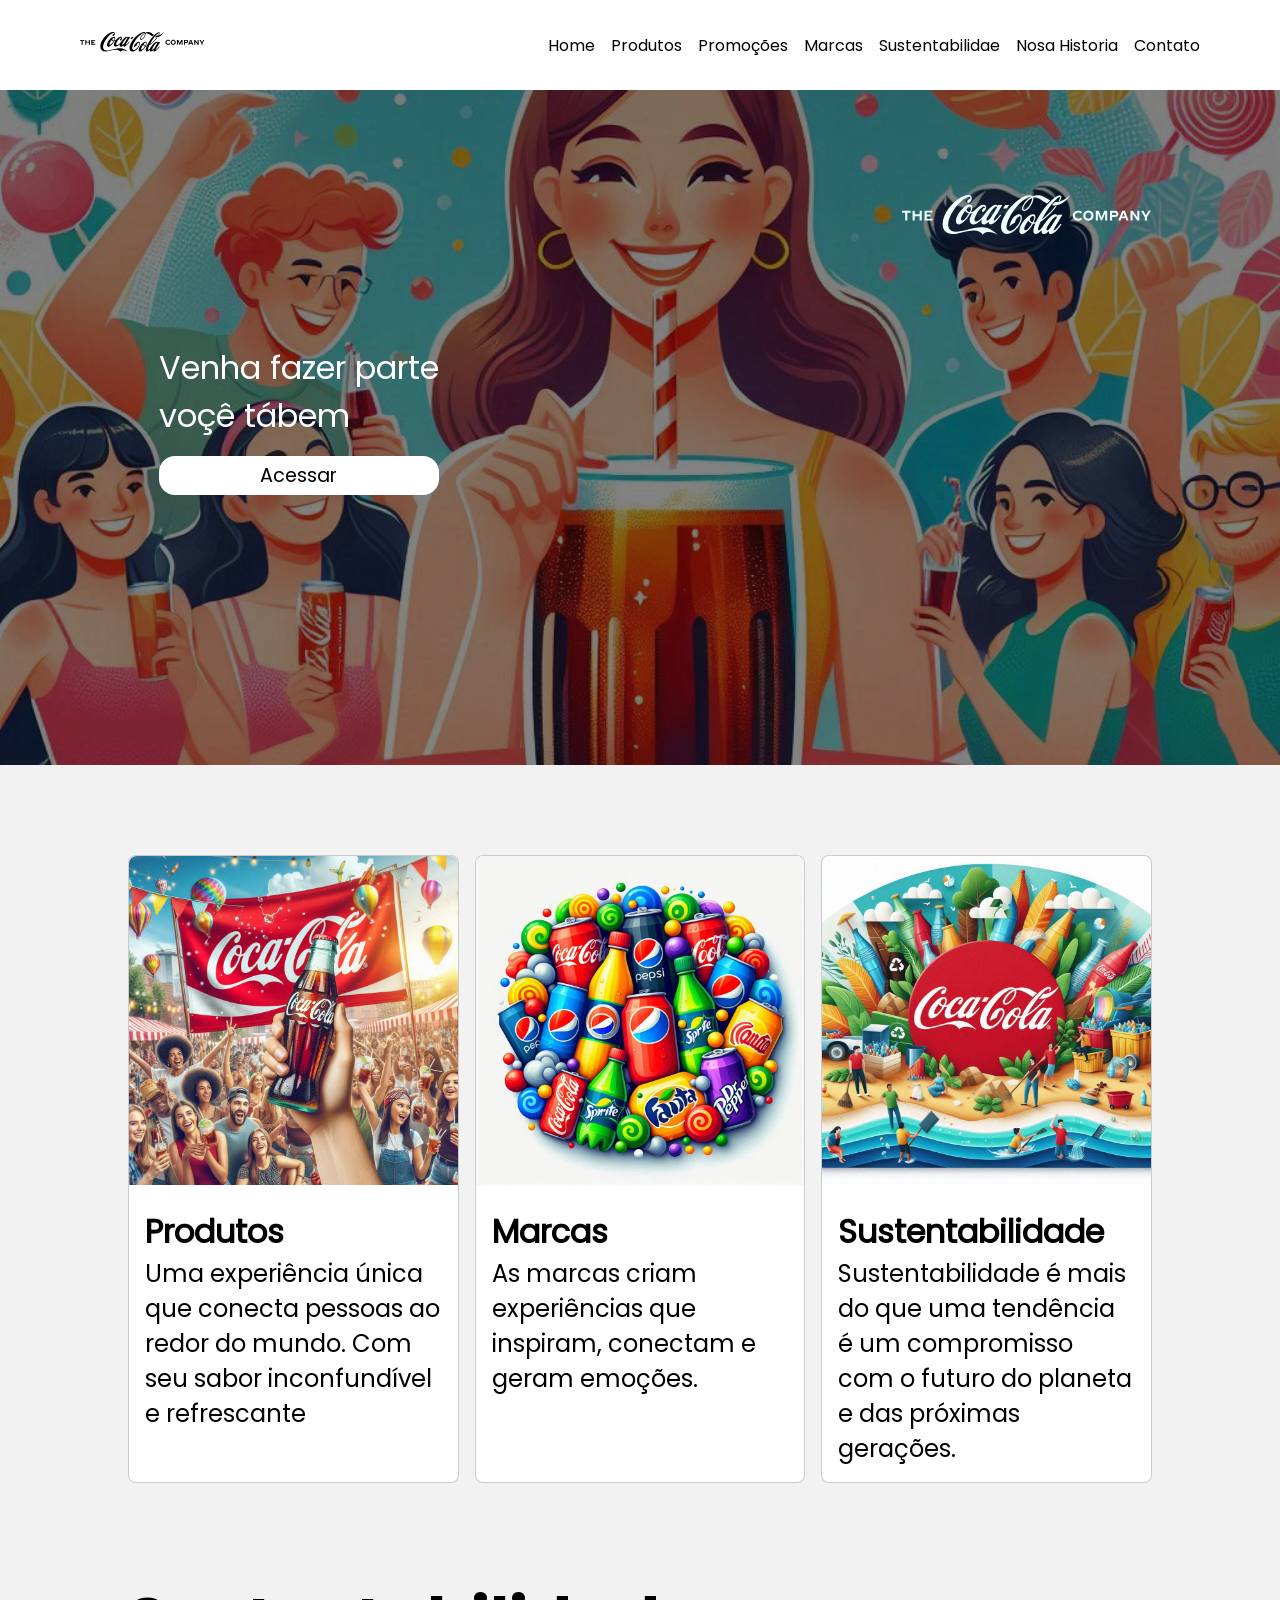
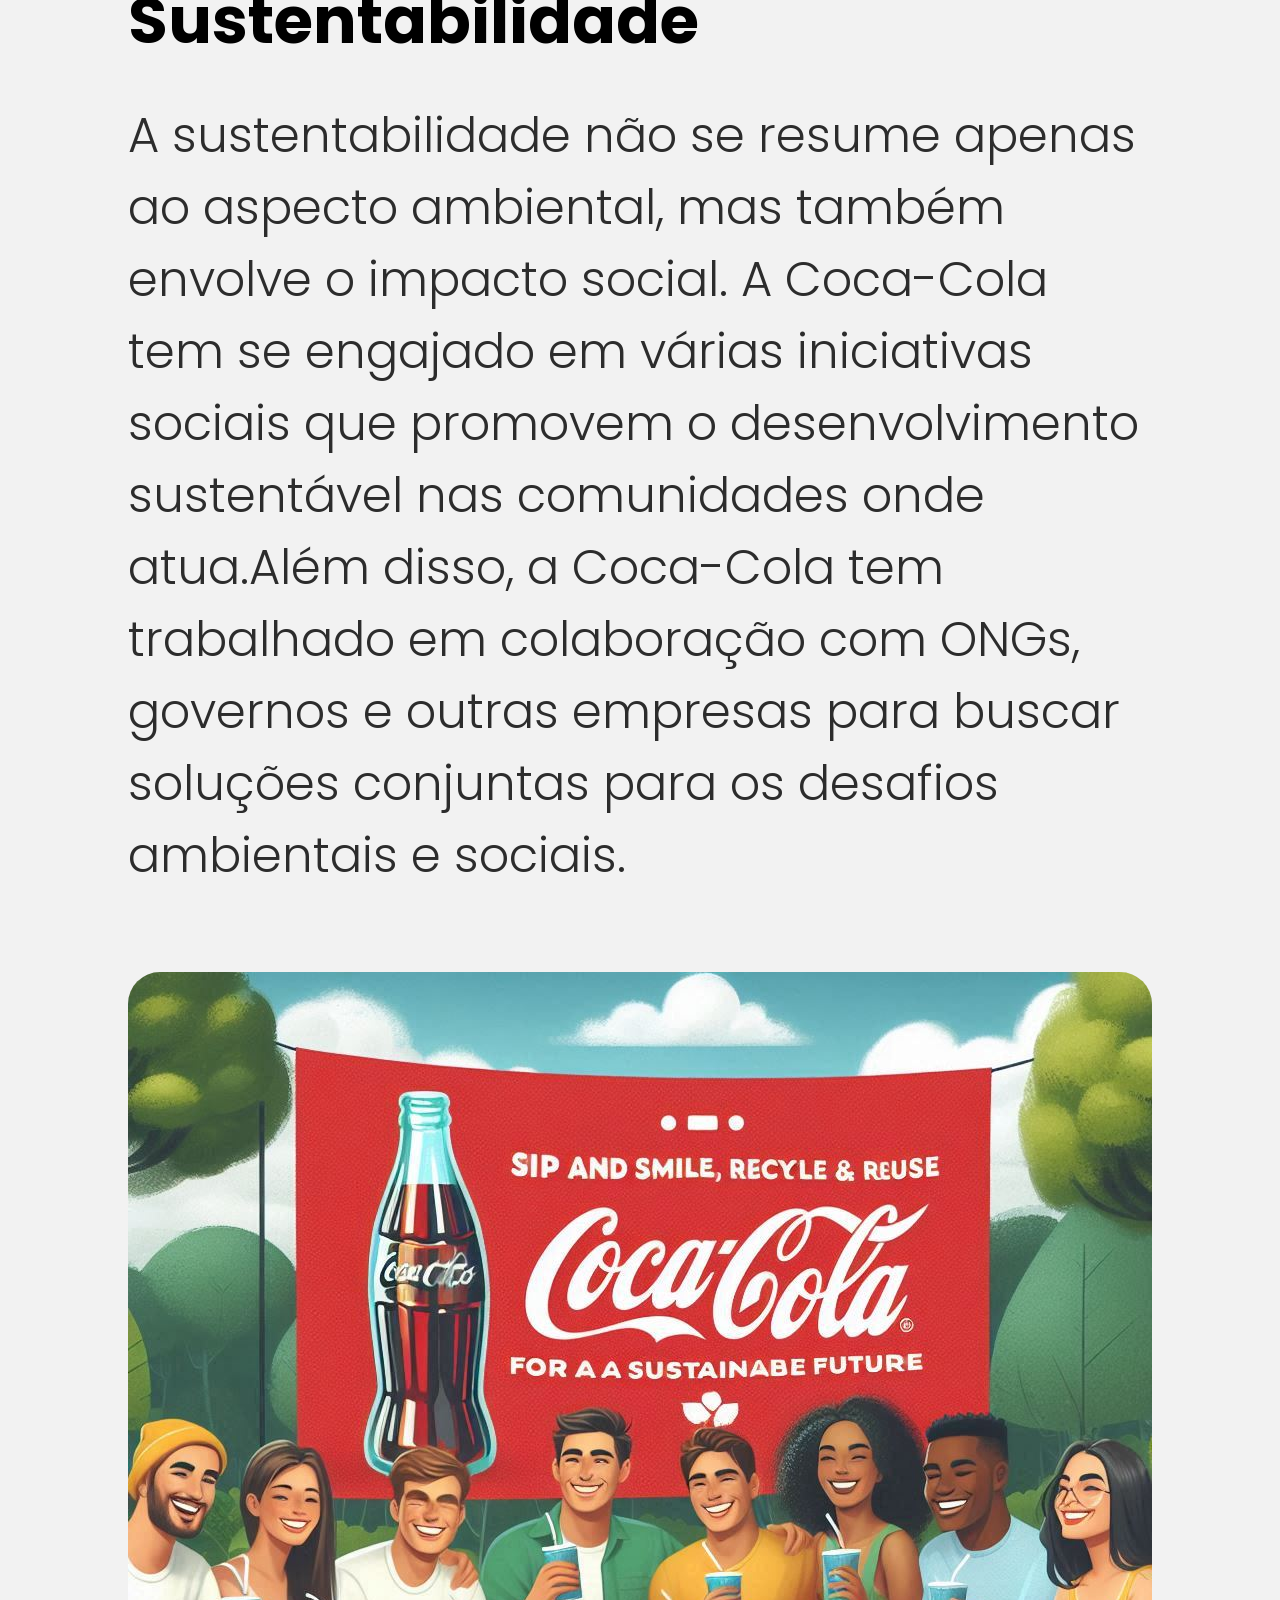
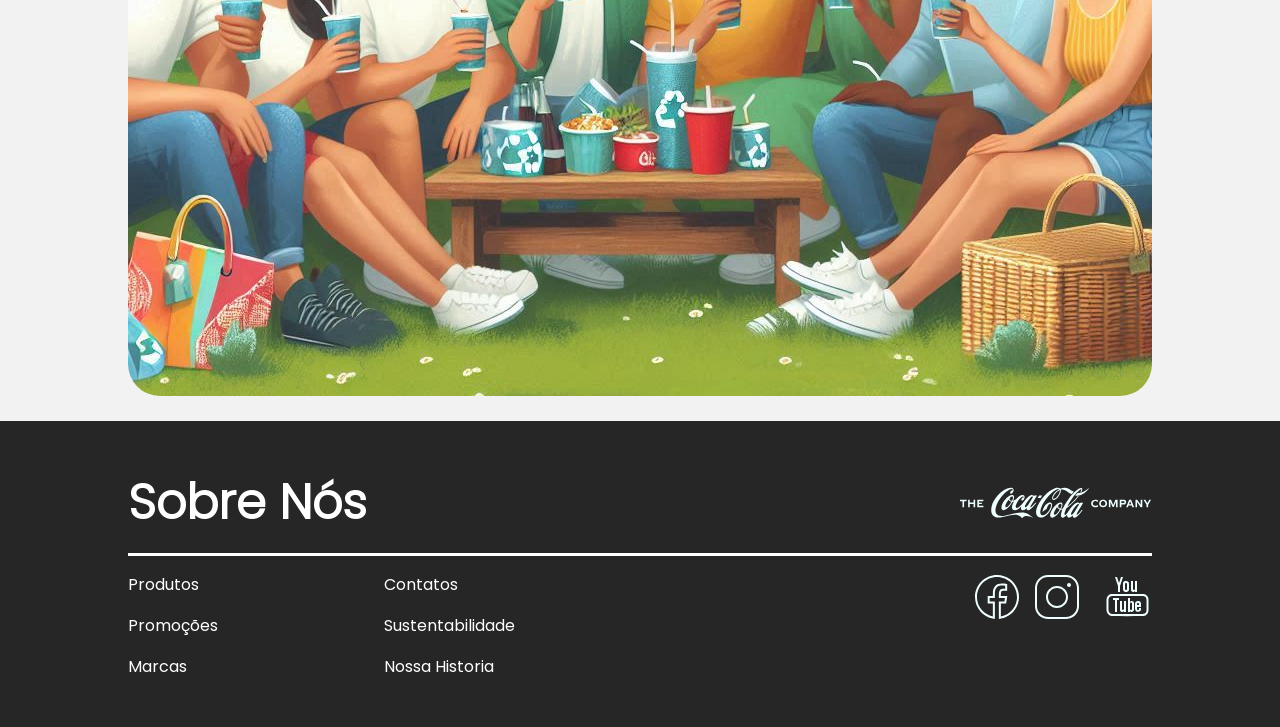
==== commit f9b8b1a6: "home 1.1" ====
--- a/public/index.html
+++ b/public/index.html
@@ -145,9 +145,20 @@
                     </ul>
                     <div class="social">
                         <ul>
-                            <li><img src="/src/icons/icons-facebook.svg" alt="icons-facebook"></li>
-                            <li><img src="/src/icons/icons-instagram.svg" alt="icons-instagram"></li>
-                            <li><img src="/src/icons/icons-youtube.svg" alt="icons-youtube"></li>
+                            <li>
+                                <a href="https://www.facebook.com/Coca-Cola/" target="_blank">
+                                    <img src="/src/icons/icons-facebook.svg" alt="icons-facebook">
+                                </a>
+                            </li>
+                            <li>
+                                <a href="https://www.instagram.com/cocacola_br/" target="_blank">
+                                    <img src="/src/icons/icons-instagram.svg" alt="icons-instagram"></li>
+                                </a>
+                            <li>
+                                <a href="https://www.youtube.com/user/cocacola" target="_blank">
+                                    <img src="/src/icons/icons-youtube.svg" alt="icons-youtube">
+                                </a>
+                            </li>
                         </ul>
                     </div>
                 </div>
